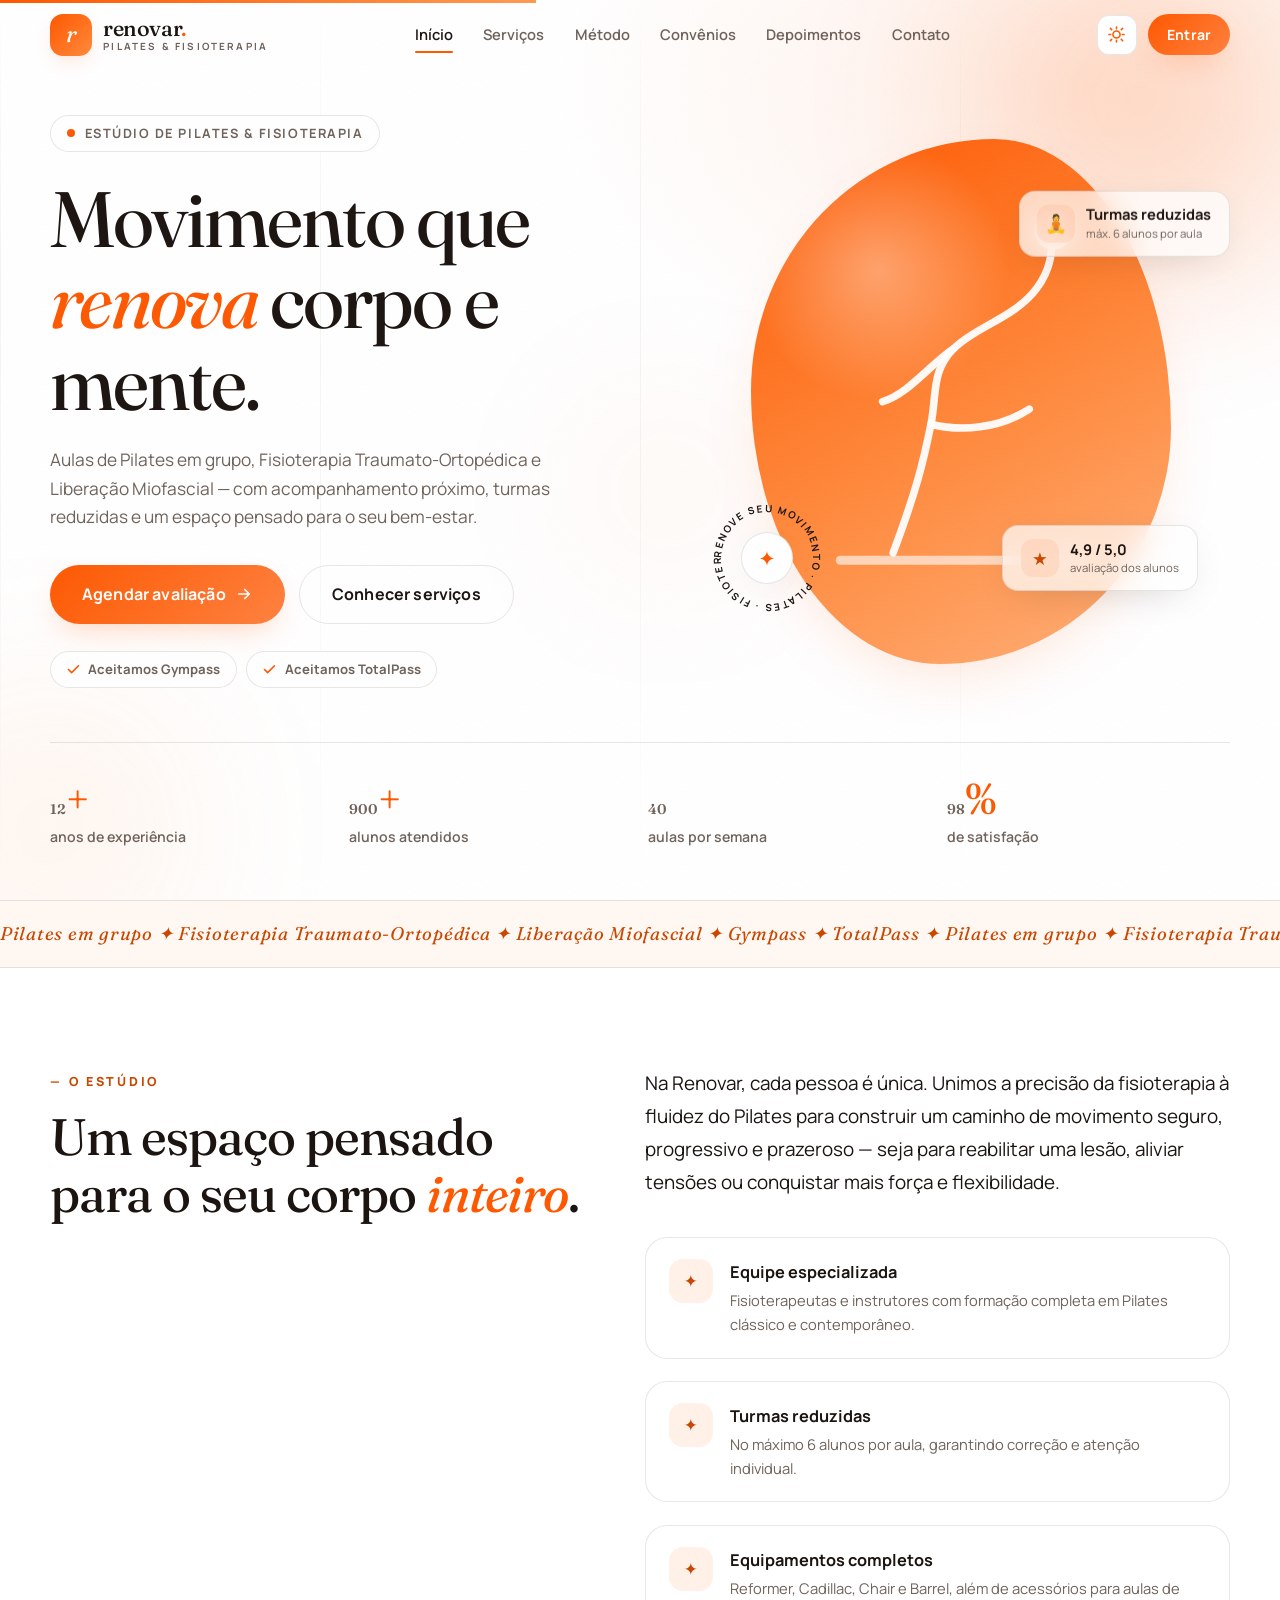
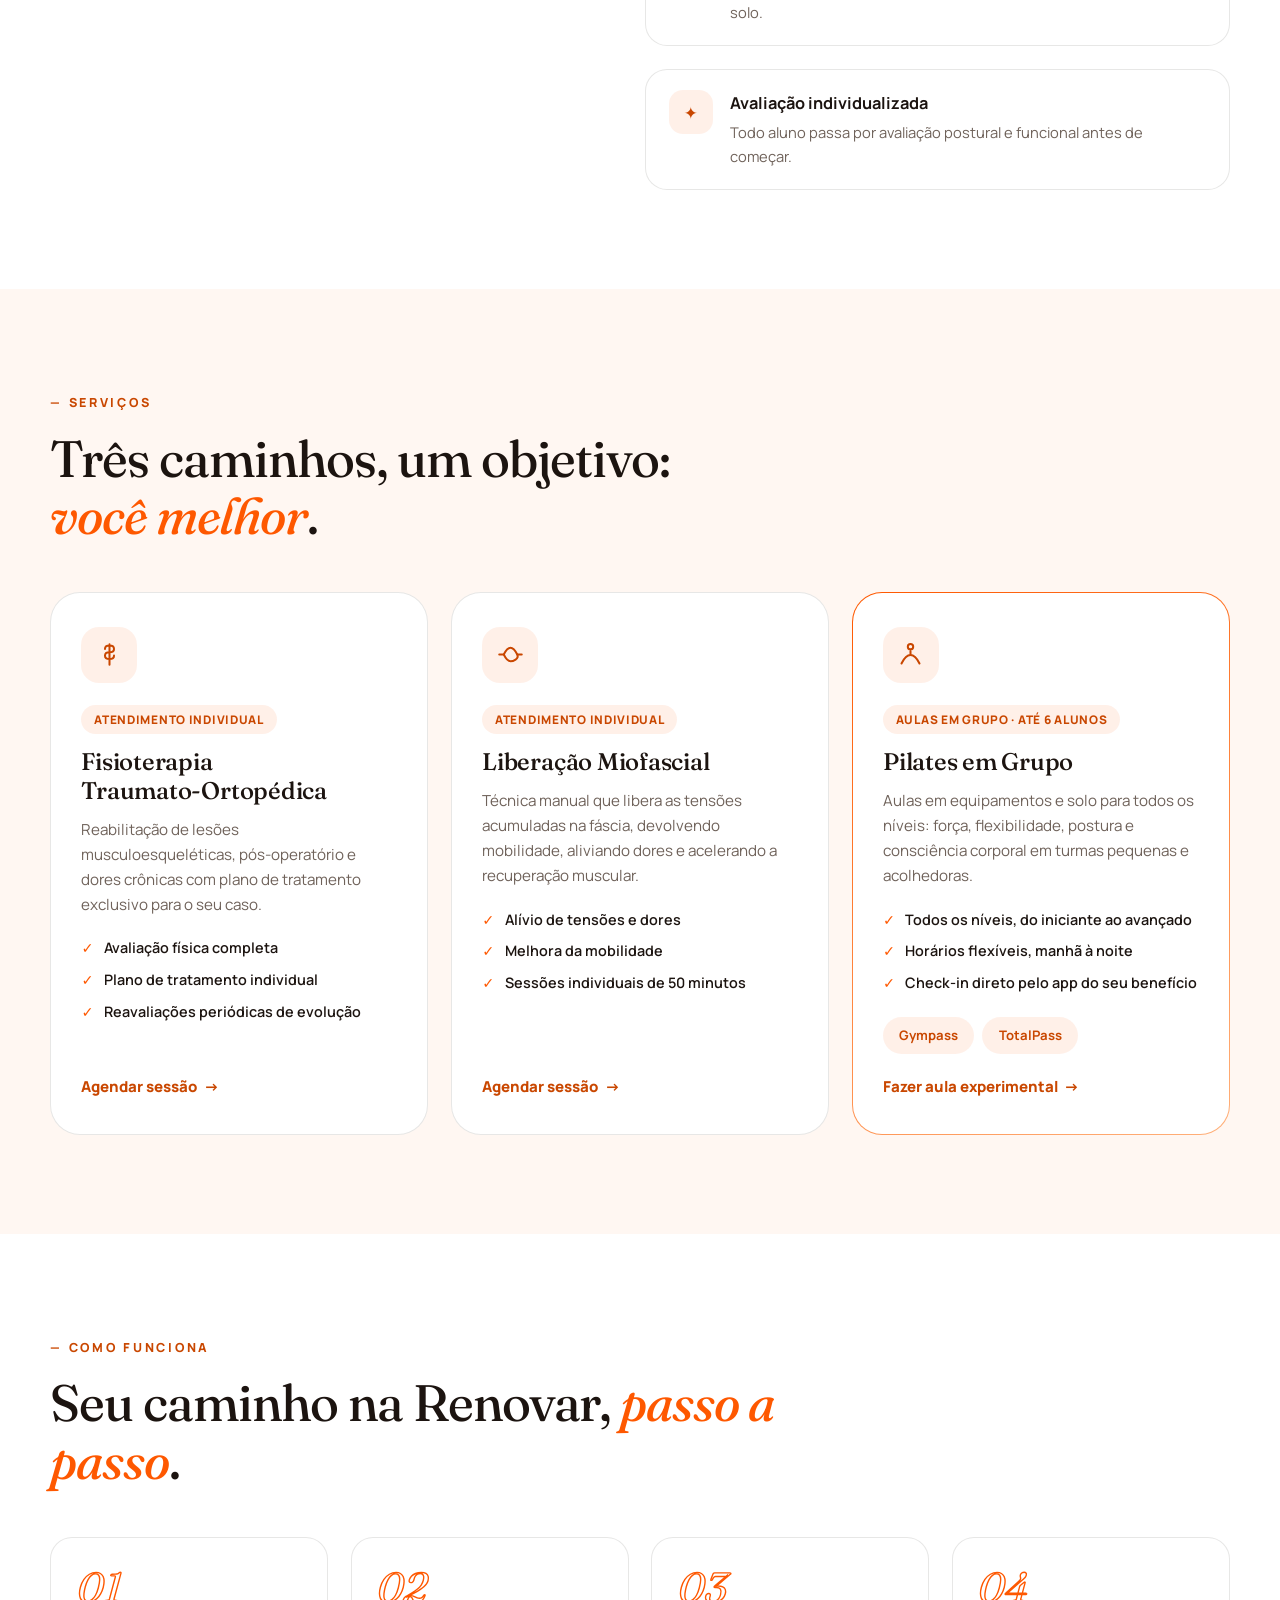
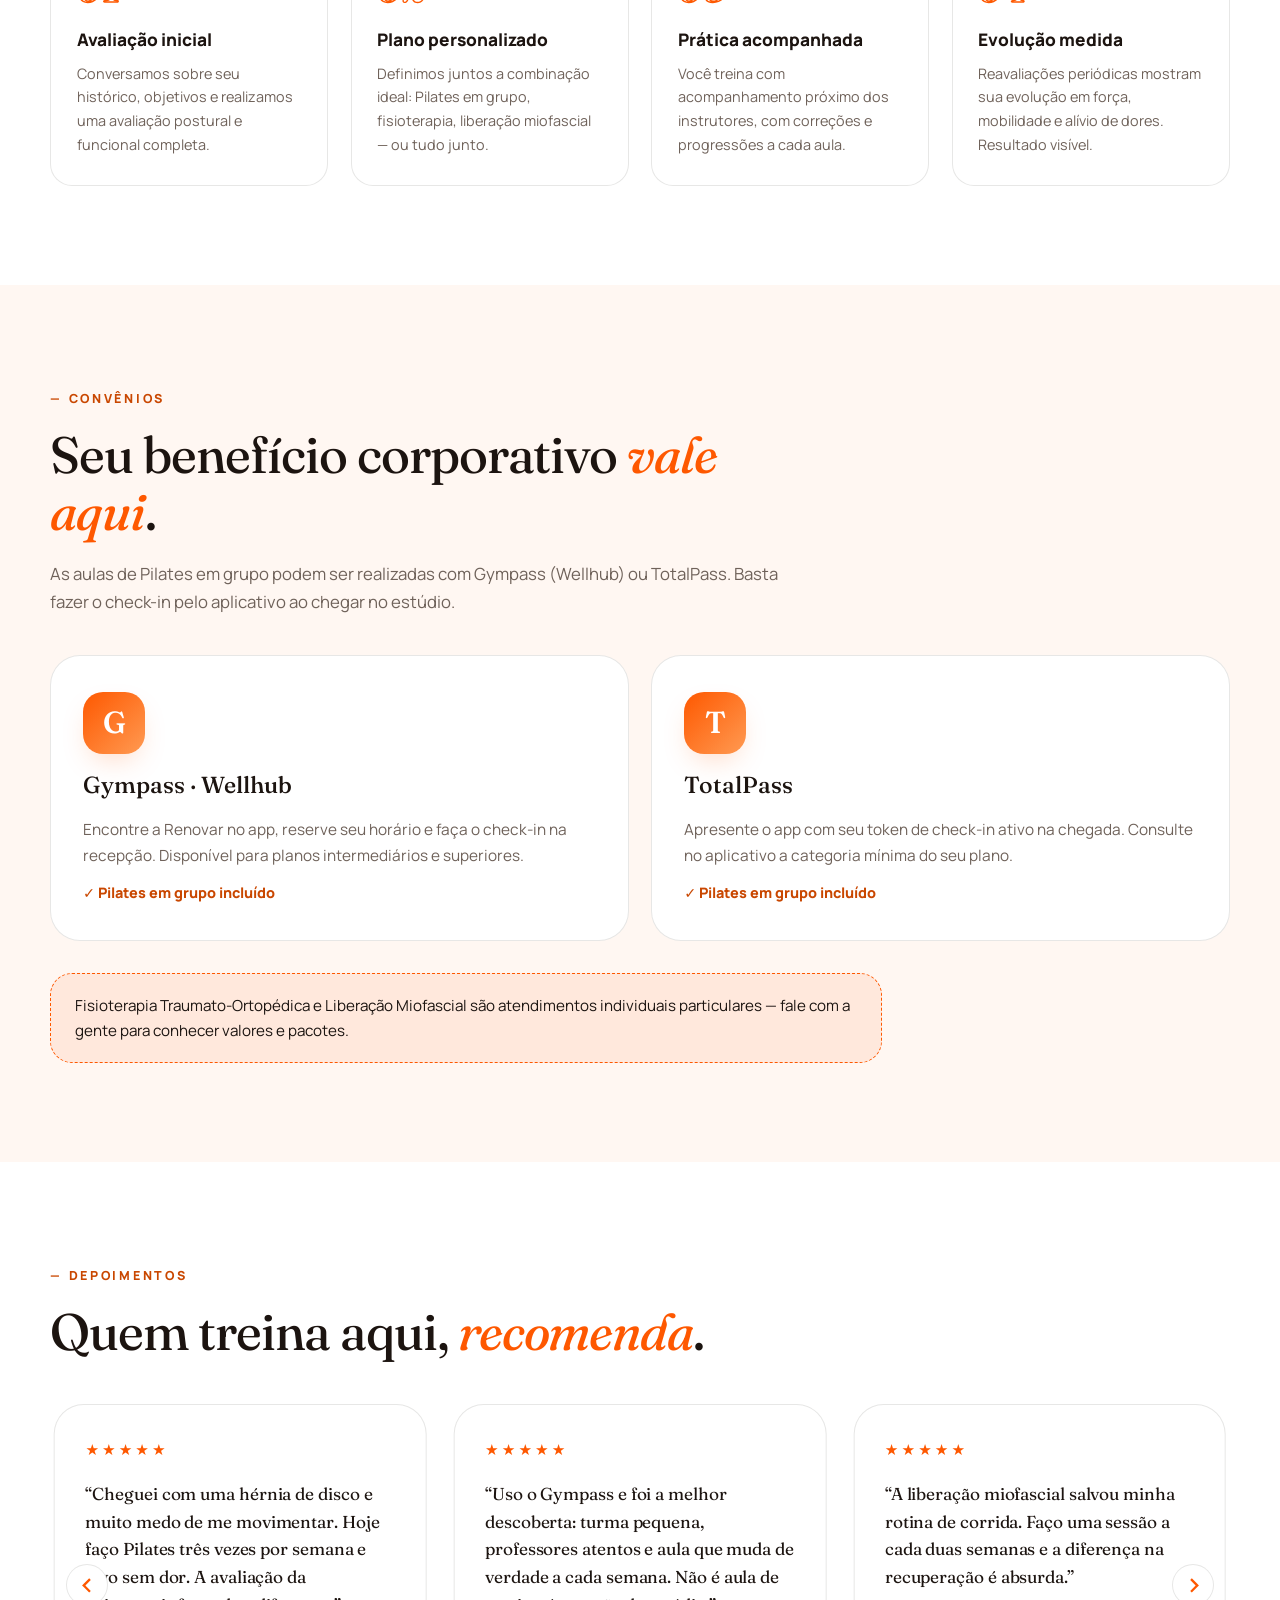
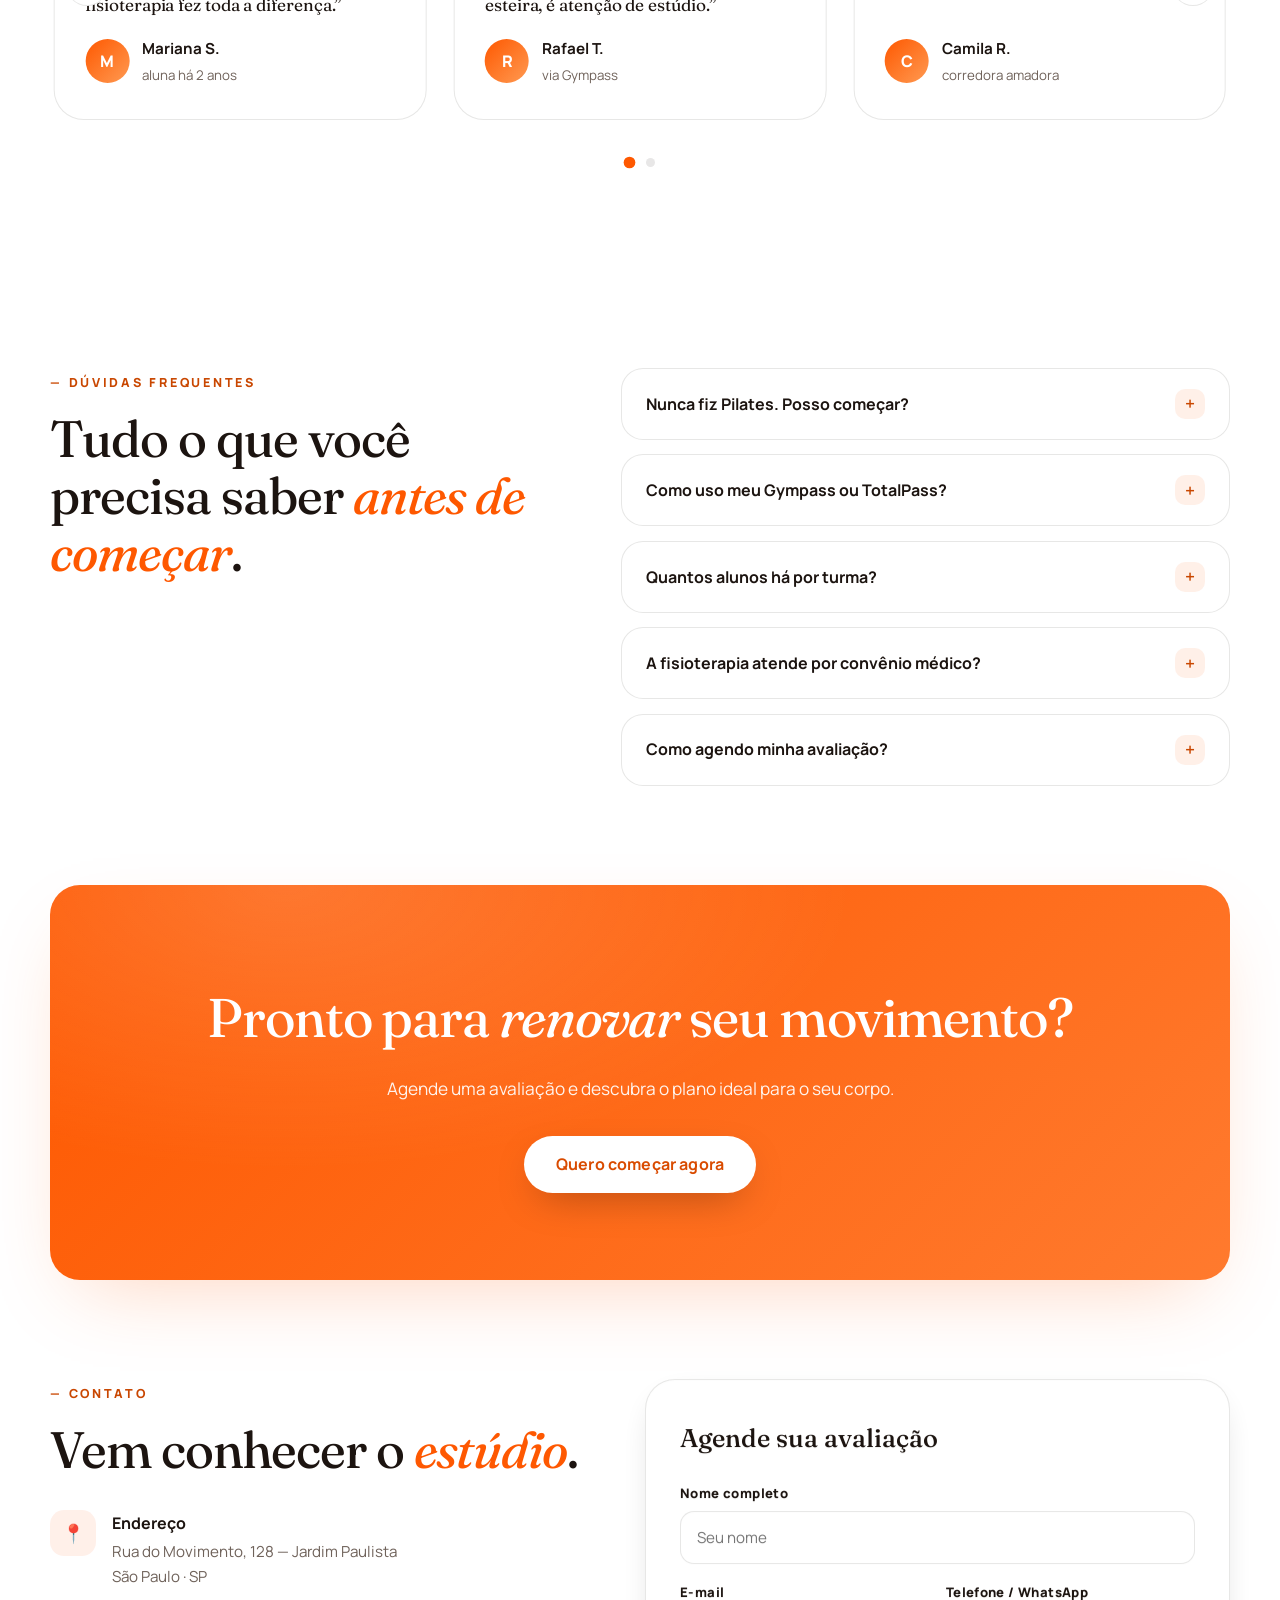
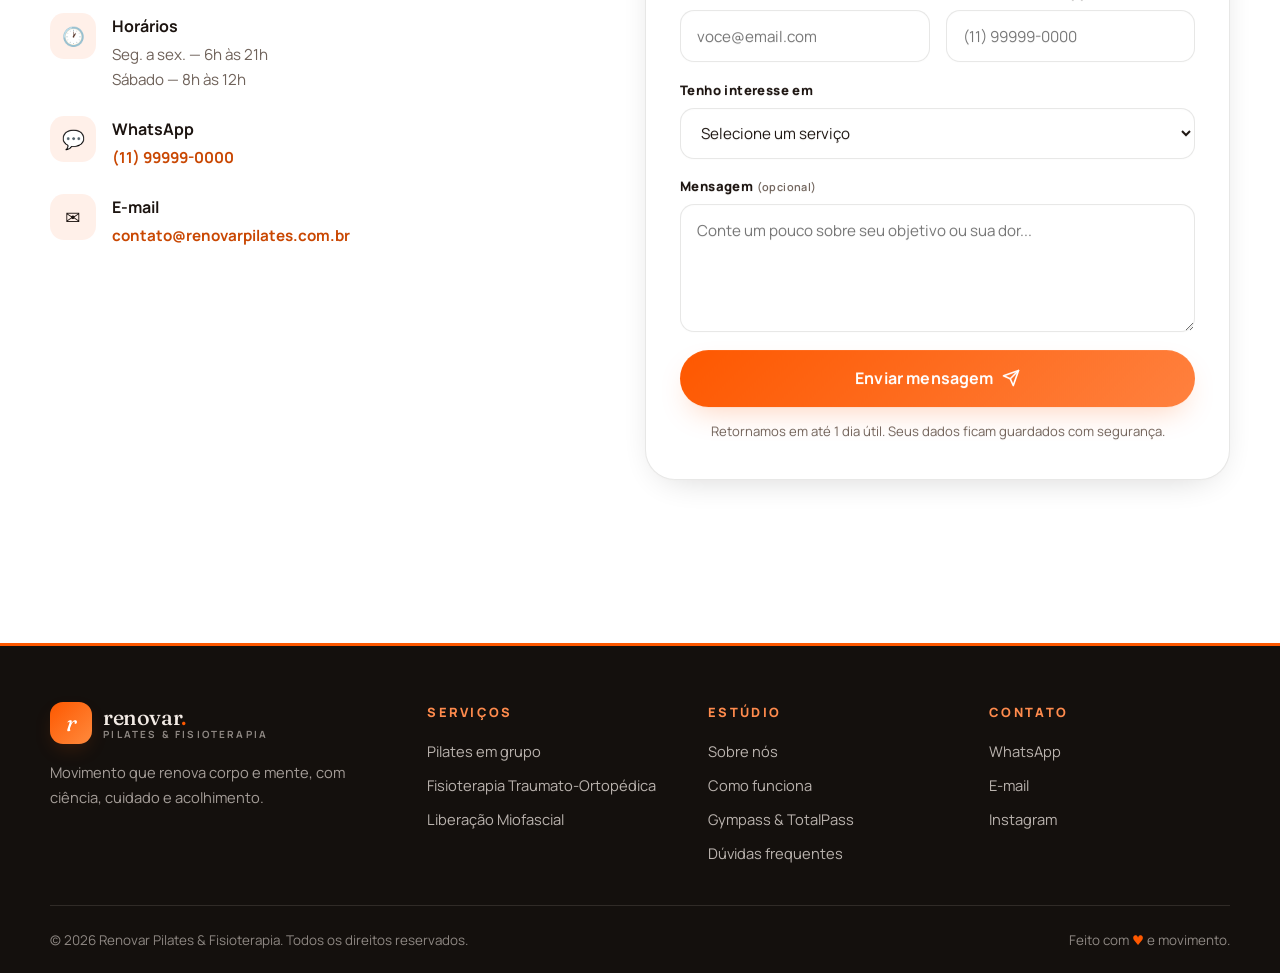
==== index.html @ 3edc1786 "Renovar Pilates & Fisioterapia: site institucional e sistema interno Site com login/registro (Supaba" ====
<!DOCTYPE html>
<html lang="pt-BR" data-theme="light">
<head>
  <meta charset="UTF-8" />
  <meta name="viewport" content="width=device-width, initial-scale=1.0" />
  <title>Renovar · Pilates & Fisioterapia — Estúdio de alto padrão</title>
  <meta name="description" content="Estúdio de Pilates e Fisioterapia: aulas de Pilates em grupo (Gympass e TotalPass), Fisioterapia Traumato-Ortopédica e Liberação Miofascial com atendimento individual." />
  <meta name="color-scheme" content="light dark" />
  <meta name="theme-color" content="#FE5800" />
  <meta property="og:title" content="Renovar · Pilates & Fisioterapia" />
  <meta property="og:description" content="Movimento que renova corpo e mente. Pilates em grupo, Fisioterapia Traumato-Ortopédica e Liberação Miofascial." />
  <meta property="og:type" content="website" />
  <link rel="icon" href="data:image/svg+xml,%3Csvg xmlns='http://www.w3.org/2000/svg' viewBox='0 0 64 64'%3E%3Crect width='64' height='64' rx='16' fill='%23FE5800'/%3E%3Ctext x='32' y='44' font-family='Georgia,serif' font-style='italic' font-size='36' fill='white' text-anchor='middle'%3Er%3C/text%3E%3C/svg%3E" />

  <!-- Aplica o tema salvo antes da primeira pintura (evita flash) -->
  <script>
    (function () {
      try {
        var t = localStorage.getItem('renovar-theme');
        if (t !== 'light' && t !== 'dark') {
          t = window.matchMedia('(prefers-color-scheme: dark)').matches ? 'dark' : 'light';
        }
        document.documentElement.setAttribute('data-theme', t);
      } catch (e) { /* localStorage indisponível: mantém o tema claro */ }
    })();
  </script>

  <!-- Fontes (Google Fonts — licença OFL) -->
  <link rel="preconnect" href="https://fonts.googleapis.com" />
  <link rel="preconnect" href="https://fonts.gstatic.com" crossorigin />
  <link href="https://fonts.googleapis.com/css2?family=Fraunces:ital,opsz,wght@0,9..144,300..700;1,9..144,300..700&family=Manrope:wght@400;500;600;700;800&display=swap" rel="stylesheet" />

  <!-- Splide (carrossel — licença MIT) -->
  <link rel="stylesheet" href="css/vendor/splide.min.css" />

  <link rel="stylesheet" href="css/style.css" />
</head>
<body>

  <!-- Preloader -->
  <div class="preloader" id="preloader" aria-hidden="true">
    <div class="preloader-logo">
      <span class="preloader-mark">r</span>
      <span class="preloader-word">renovar<i>.</i></span>
    </div>
  </div>

  <!-- Barra de progresso de leitura -->
  <div class="progress-bar" id="progress-bar" aria-hidden="true"></div>

  <!-- ============ HEADER ============ -->
  <header class="site-header" id="site-header">
    <div class="container header-inner">
      <a href="#inicio" class="logo" aria-label="Renovar — página inicial">
        <span class="logo-mark" aria-hidden="true">r</span>
        <span class="logo-text">
          <strong>renovar<i>.</i></strong>
          <small>pilates &amp; fisioterapia</small>
        </span>
      </a>

      <nav class="main-nav" id="main-nav" aria-label="Navegação principal">
        <a href="#inicio">Início</a>
        <a href="#servicos">Serviços</a>
        <a href="#metodo">Método</a>
        <a href="#convenios">Convênios</a>
        <a href="#depoimentos">Depoimentos</a>
        <a href="#contato">Contato</a>
      </nav>

      <div class="header-actions">
        <button class="theme-toggle" id="theme-toggle" aria-label="Alternar tema claro/escuro" title="Alternar tema">
          <svg class="icon-sun" viewBox="0 0 24 24" fill="none" stroke="currentColor" stroke-width="2" stroke-linecap="round"><circle cx="12" cy="12" r="4.5"/><path d="M12 2.5v2.2M12 19.3v2.2M4.3 4.3l1.6 1.6M18.1 18.1l1.6 1.6M2.5 12h2.2M19.3 12h2.2M4.3 19.7l1.6-1.6M18.1 5.9l1.6-1.6"/></svg>
          <svg class="icon-moon" viewBox="0 0 24 24" fill="none" stroke="currentColor" stroke-width="2" stroke-linecap="round" stroke-linejoin="round"><path d="M20.5 14.5A8.5 8.5 0 0 1 9.5 3.5a8.5 8.5 0 1 0 11 11Z"/></svg>
        </button>

        <button class="btn btn-primary btn-sm" id="btn-auth">Entrar</button>

        <div class="user-menu" id="user-menu" hidden>
          <button class="user-chip" id="user-chip" aria-haspopup="true" aria-expanded="false">
            <span class="avatar" id="user-avatar">A</span>
            <span class="user-chip-name" id="user-name">Aluno</span>
            <svg viewBox="0 0 24 24" width="14" height="14" fill="none" stroke="currentColor" stroke-width="2.4" stroke-linecap="round"><path d="m6 9 6 6 6-6"/></svg>
          </button>
          <div class="user-dropdown" id="user-dropdown" hidden>
            <p class="user-dropdown-email" id="user-email"></p>
            <hr />
            <a href="app.html" class="user-dropdown-item">
              <svg viewBox="0 0 24 24" width="16" height="16" fill="none" stroke="currentColor" stroke-width="2" stroke-linecap="round" stroke-linejoin="round"><path d="M3 10.5 12 3l9 7.5M5 9.5V21h14V9.5"/></svg>
              Minha área
            </a>
            <button id="btn-logout" class="user-dropdown-item">
              <svg viewBox="0 0 24 24" width="16" height="16" fill="none" stroke="currentColor" stroke-width="2" stroke-linecap="round" stroke-linejoin="round"><path d="M9 21H5a2 2 0 0 1-2-2V5a2 2 0 0 1 2-2h4"/><path d="m16 17 5-5-5-5M21 12H9"/></svg>
              Sair da conta
            </button>
          </div>
        </div>

        <button class="nav-toggle" id="nav-toggle" aria-label="Abrir menu" aria-expanded="false">
          <span></span><span></span>
        </button>
      </div>
    </div>
  </header>

  <!-- Menu mobile -->
  <div class="mobile-menu" id="mobile-menu" aria-hidden="true">
    <nav aria-label="Menu mobile">
      <a href="#inicio">Início</a>
      <a href="#servicos">Serviços</a>
      <a href="#metodo">Método</a>
      <a href="#convenios">Convênios</a>
      <a href="#depoimentos">Depoimentos</a>
      <a href="#contato">Contato</a>
    </nav>
    <button class="btn btn-primary btn-block" id="btn-auth-mobile">Entrar / Criar conta</button>
  </div>

  <main id="conteudo">

    <!-- ============ HERO ============ -->
    <section class="hero" id="inicio">
      <div class="orb orb-1" aria-hidden="true"></div>
      <div class="orb orb-2" aria-hidden="true"></div>
      <div class="orb orb-3" aria-hidden="true"></div>
      <div class="hero-grid-lines" aria-hidden="true"></div>

      <div class="container hero-inner">
        <div class="hero-copy">
          <p class="eyebrow" data-hero-fade>
            <span class="eyebrow-dot"></span>
            Estúdio de Pilates &amp; Fisioterapia
          </p>

          <h1 class="hero-title" id="hero-title">
            Movimento que <em>renova</em> corpo e mente.
          </h1>

          <p class="hero-sub" data-hero-fade>
            Aulas de Pilates em grupo, Fisioterapia Traumato-Ortopédica e Liberação
            Miofascial — com acompanhamento próximo, turmas reduzidas e um espaço
            pensado para o seu bem-estar.
          </p>

          <div class="hero-ctas" data-hero-fade>
            <a href="#contato" class="btn btn-primary btn-lg magnetic">
              Agendar avaliação
              <svg viewBox="0 0 24 24" width="18" height="18" fill="none" stroke="currentColor" stroke-width="2.2" stroke-linecap="round" stroke-linejoin="round"><path d="M5 12h14M13 6l6 6-6 6"/></svg>
            </a>
            <a href="#servicos" class="btn btn-ghost btn-lg magnetic">Conhecer serviços</a>
          </div>

          <div class="hero-badges" data-hero-fade>
            <span class="pass-pill">
              <svg viewBox="0 0 24 24" width="15" height="15" fill="none" stroke="currentColor" stroke-width="2.6" stroke-linecap="round" stroke-linejoin="round"><path d="M20 6 9 17l-5-5"/></svg>
              Aceitamos Gympass
            </span>
            <span class="pass-pill">
              <svg viewBox="0 0 24 24" width="15" height="15" fill="none" stroke="currentColor" stroke-width="2.6" stroke-linecap="round" stroke-linejoin="round"><path d="M20 6 9 17l-5-5"/></svg>
              Aceitamos TotalPass
            </span>
          </div>
        </div>

        <div class="hero-visual" aria-hidden="true">
          <div class="hero-blob">
            <svg class="hero-figure" viewBox="0 0 400 520" fill="none" xmlns="http://www.w3.org/2000/svg">
              <!-- silhueta abstrata de alongamento/pilates -->
              <path class="figure-line" d="M110 460 C 140 380, 150 340, 160 290 C 168 250, 160 220, 190 190 C 220 160, 270 150, 300 110 C 318 86, 322 60, 318 40" stroke="currentColor" stroke-width="10" stroke-linecap="round"/>
              <circle class="figure-line" cx="322" cy="34" r="20" stroke="currentColor" stroke-width="10"/>
              <path class="figure-line" d="M160 290 C 200 300, 250 296, 290 270 M190 190 C 160 210, 130 250, 96 260" stroke="currentColor" stroke-width="10" stroke-linecap="round"/>
              <path class="figure-line figure-mat" d="M40 470 H 360" stroke="currentColor" stroke-width="12" stroke-linecap="round"/>
            </svg>
          </div>

          <div class="rotating-badge">
            <svg viewBox="0 0 200 200">
              <defs>
                <path id="circlePath" d="M100,100 m-72,0 a72,72 0 1,1 144,0 a72,72 0 1,1 -144,0"/>
              </defs>
              <text>
                <textPath href="#circlePath">renove seu movimento · pilates · fisioterapia ·&#160;</textPath>
              </text>
            </svg>
            <span class="rotating-badge-center">✦</span>
          </div>

          <div class="float-card float-card-1">
            <span class="float-card-icon">🧘</span>
            <div>
              <strong>Turmas reduzidas</strong>
              <small>máx. 6 alunos por aula</small>
            </div>
          </div>
          <div class="float-card float-card-2">
            <span class="float-card-icon">★</span>
            <div>
              <strong>4,9 / 5,0</strong>
              <small>avaliação dos alunos</small>
            </div>
          </div>
        </div>
      </div>

      <div class="container hero-stats" data-hero-fade>
        <div class="stat"><strong><span data-count="12">0</span>+</strong><span>anos de experiência</span></div>
        <div class="stat"><strong><span data-count="900">0</span>+</strong><span>alunos atendidos</span></div>
        <div class="stat"><strong><span data-count="40">0</span></strong><span>aulas por semana</span></div>
        <div class="stat"><strong><span data-count="98">0</span>%</strong><span>de satisfação</span></div>
      </div>
    </section>

    <!-- ============ MARQUEE ============ -->
    <div class="marquee" aria-hidden="true">
      <div class="marquee-track">
        <span>Pilates em grupo ✦ Fisioterapia Traumato-Ortopédica ✦ Liberação Miofascial ✦ Gympass ✦ TotalPass ✦&#160;</span>
        <span>Pilates em grupo ✦ Fisioterapia Traumato-Ortopédica ✦ Liberação Miofascial ✦ Gympass ✦ TotalPass ✦&#160;</span>
      </div>
    </div>

    <!-- ============ SOBRE ============ -->
    <section class="section about" id="sobre">
      <div class="container about-grid">
        <div class="about-sticky">
          <p class="section-eyebrow" data-reveal>O estúdio</p>
          <h2 class="section-title" data-reveal>
            Um espaço pensado para o seu corpo <em>inteiro</em>.
          </h2>
        </div>
        <div class="about-content">
          <p class="lead" data-reveal>
            Na Renovar, cada pessoa é única. Unimos a precisão da fisioterapia à
            fluidez do Pilates para construir um caminho de movimento seguro,
            progressivo e prazeroso — seja para reabilitar uma lesão, aliviar
            tensões ou conquistar mais força e flexibilidade.
          </p>
          <ul class="feature-list">
            <li data-reveal>
              <span class="feature-icon">✦</span>
              <div><strong>Equipe especializada</strong><p>Fisioterapeutas e instrutores com formação completa em Pilates clássico e contemporâneo.</p></div>
            </li>
            <li data-reveal>
              <span class="feature-icon">✦</span>
              <div><strong>Turmas reduzidas</strong><p>No máximo 6 alunos por aula, garantindo correção e atenção individual.</p></div>
            </li>
            <li data-reveal>
              <span class="feature-icon">✦</span>
              <div><strong>Equipamentos completos</strong><p>Reformer, Cadillac, Chair e Barrel, além de acessórios para aulas de solo.</p></div>
            </li>
            <li data-reveal>
              <span class="feature-icon">✦</span>
              <div><strong>Avaliação individualizada</strong><p>Todo aluno passa por avaliação postural e funcional antes de começar.</p></div>
            </li>
          </ul>
        </div>
      </div>
    </section>

    <!-- ============ SERVIÇOS ============ -->
    <section class="section services" id="servicos">
      <div class="container">
        <p class="section-eyebrow" data-reveal>Serviços</p>
        <h2 class="section-title" data-reveal>Três caminhos, um objetivo: <em>você melhor</em>.</h2>

        <div class="services-grid">
          <!-- Fisioterapia -->
          <article class="service-card" data-reveal>
            <div class="service-icon" aria-hidden="true">
              <svg viewBox="0 0 24 24" fill="none" stroke="currentColor" stroke-width="1.8" stroke-linecap="round" stroke-linejoin="round"><path d="M12 3v18M8 7c0-2 1.8-3 4-3s4 1 4 3-1.8 3-4 3-4 1-4 3 1.8 3 4 3 4-1 4-3"/></svg>
            </div>
            <span class="service-tag">Atendimento individual</span>
            <h3>Fisioterapia Traumato&#8209;Ortopédica</h3>
            <p>
              Reabilitação de lesões musculoesqueléticas, pós-operatório e dores
              crônicas com plano de tratamento exclusivo para o seu caso.
            </p>
            <ul>
              <li>Avaliação física completa</li>
              <li>Plano de tratamento individual</li>
              <li>Reavaliações periódicas de evolução</li>
            </ul>
            <a href="#contato" class="service-link">Agendar sessão <span aria-hidden="true">→</span></a>
          </article>

          <!-- Liberação Miofascial -->
          <article class="service-card" data-reveal>
            <div class="service-icon" aria-hidden="true">
              <svg viewBox="0 0 24 24" fill="none" stroke="currentColor" stroke-width="1.8" stroke-linecap="round" stroke-linejoin="round"><path d="M6 12c2-4 4-6 6-6s4 2 6 6-4 6-6 6-4-2-6-6Z"/><path d="M2 12h4M18 12h4"/></svg>
            </div>
            <span class="service-tag">Atendimento individual</span>
            <h3>Liberação Miofascial</h3>
            <p>
              Técnica manual que libera as tensões acumuladas na fáscia, devolvendo
              mobilidade, aliviando dores e acelerando a recuperação muscular.
            </p>
            <ul>
              <li>Alívio de tensões e dores</li>
              <li>Melhora da mobilidade</li>
              <li>Sessões individuais de 50 minutos</li>
            </ul>
            <a href="#contato" class="service-link">Agendar sessão <span aria-hidden="true">→</span></a>
          </article>

          <!-- Pilates -->
          <article class="service-card service-card-featured" data-reveal>
            <div class="service-icon" aria-hidden="true">
              <svg viewBox="0 0 24 24" fill="none" stroke="currentColor" stroke-width="1.8" stroke-linecap="round" stroke-linejoin="round"><circle cx="12" cy="5" r="2.4"/><path d="M4 20c2.5-5 5-7.5 8-7.5s5.5 2.5 8 7.5M12 12.5V9"/></svg>
            </div>
            <span class="service-tag">Aulas em grupo · até 6 alunos</span>
            <h3>Pilates em Grupo</h3>
            <p>
              Aulas em equipamentos e solo para todos os níveis: força, flexibilidade,
              postura e consciência corporal em turmas pequenas e acolhedoras.
            </p>
            <ul>
              <li>Todos os níveis, do iniciante ao avançado</li>
              <li>Horários flexíveis, manhã à noite</li>
              <li>Check-in direto pelo app do seu benefício</li>
            </ul>
            <div class="service-passes">
              <span class="pass-pill pass-pill-solid">Gympass</span>
              <span class="pass-pill pass-pill-solid">TotalPass</span>
            </div>
            <a href="#contato" class="service-link">Fazer aula experimental <span aria-hidden="true">→</span></a>
          </article>
        </div>
      </div>
    </section>

    <!-- ============ MÉTODO ============ -->
    <section class="section method" id="metodo">
      <div class="container">
        <p class="section-eyebrow" data-reveal>Como funciona</p>
        <h2 class="section-title" data-reveal>Seu caminho na Renovar, <em>passo a passo</em>.</h2>

        <ol class="steps">
          <li class="step" data-reveal>
            <span class="step-number">01</span>
            <h3>Avaliação inicial</h3>
            <p>Conversamos sobre seu histórico, objetivos e realizamos uma avaliação postural e funcional completa.</p>
          </li>
          <li class="step" data-reveal>
            <span class="step-number">02</span>
            <h3>Plano personalizado</h3>
            <p>Definimos juntos a combinação ideal: Pilates em grupo, fisioterapia, liberação miofascial — ou tudo junto.</p>
          </li>
          <li class="step" data-reveal>
            <span class="step-number">03</span>
            <h3>Prática acompanhada</h3>
            <p>Você treina com acompanhamento próximo dos instrutores, com correções e progressões a cada aula.</p>
          </li>
          <li class="step" data-reveal>
            <span class="step-number">04</span>
            <h3>Evolução medida</h3>
            <p>Reavaliações periódicas mostram sua evolução em força, mobilidade e alívio de dores. Resultado visível.</p>
          </li>
        </ol>
      </div>
    </section>

    <!-- ============ CONVÊNIOS ============ -->
    <section class="section passes" id="convenios">
      <div class="container">
        <p class="section-eyebrow" data-reveal>Convênios</p>
        <h2 class="section-title" data-reveal>Seu benefício corporativo <em>vale aqui</em>.</h2>
        <p class="section-sub" data-reveal>
          As aulas de Pilates em grupo podem ser realizadas com Gympass (Wellhub) ou
          TotalPass. Basta fazer o check-in pelo aplicativo ao chegar no estúdio.
        </p>

        <div class="passes-grid">
          <div class="pass-card" data-reveal>
            <div class="pass-logo">G</div>
            <h3>Gympass · Wellhub</h3>
            <p>Encontre a Renovar no app, reserve seu horário e faça o check-in na recepção. Disponível para planos intermediários e superiores.</p>
            <span class="pass-check">✓ Pilates em grupo incluído</span>
          </div>
          <div class="pass-card" data-reveal>
            <div class="pass-logo">T</div>
            <h3>TotalPass</h3>
            <p>Apresente o app com seu token de check-in ativo na chegada. Consulte no aplicativo a categoria mínima do seu plano.</p>
            <span class="pass-check">✓ Pilates em grupo incluído</span>
          </div>
        </div>

        <p class="passes-note" data-reveal>
          Fisioterapia Traumato-Ortopédica e Liberação Miofascial são atendimentos
          individuais particulares — fale com a gente para conhecer valores e pacotes.
        </p>
      </div>
    </section>

    <!-- ============ DEPOIMENTOS ============ -->
    <section class="section testimonials" id="depoimentos">
      <div class="container">
        <p class="section-eyebrow" data-reveal>Depoimentos</p>
        <h2 class="section-title" data-reveal>Quem treina aqui, <em>recomenda</em>.</h2>
      </div>

      <div class="container" data-reveal>
        <div class="splide" id="testimonials-slider" aria-label="Depoimentos de alunos">
          <div class="splide__track">
            <ul class="splide__list">
              <li class="splide__slide">
                <figure class="testimonial">
                  <div class="testimonial-stars" aria-label="5 de 5 estrelas">★★★★★</div>
                  <blockquote>“Cheguei com uma hérnia de disco e muito medo de me movimentar. Hoje faço Pilates três vezes por semana e vivo sem dor. A avaliação da fisioterapia fez toda a diferença.”</blockquote>
                  <figcaption><span class="testimonial-avatar">M</span><div><strong>Mariana S.</strong><small>aluna há 2 anos</small></div></figcaption>
                </figure>
              </li>
              <li class="splide__slide">
                <figure class="testimonial">
                  <div class="testimonial-stars" aria-label="5 de 5 estrelas">★★★★★</div>
                  <blockquote>“Uso o Gympass e foi a melhor descoberta: turma pequena, professores atentos e aula que muda de verdade a cada semana. Não é aula de esteira, é atenção de estúdio.”</blockquote>
                  <figcaption><span class="testimonial-avatar">R</span><div><strong>Rafael T.</strong><small>via Gympass</small></div></figcaption>
                </figure>
              </li>
              <li class="splide__slide">
                <figure class="testimonial">
                  <div class="testimonial-stars" aria-label="5 de 5 estrelas">★★★★★</div>
                  <blockquote>“A liberação miofascial salvou minha rotina de corrida. Faço uma sessão a cada duas semanas e a diferença na recuperação é absurda.”</blockquote>
                  <figcaption><span class="testimonial-avatar">C</span><div><strong>Camila R.</strong><small>corredora amadora</small></div></figcaption>
                </figure>
              </li>
              <li class="splide__slide">
                <figure class="testimonial">
                  <div class="testimonial-stars" aria-label="5 de 5 estrelas">★★★★★</div>
                  <blockquote>“Pós-operatório de joelho tratado inteiro aqui. Saí das muletas para o Reformer com uma segurança que eu não imaginava ter de novo.”</blockquote>
                  <figcaption><span class="testimonial-avatar">J</span><div><strong>João P.</strong><small>paciente de fisioterapia</small></div></figcaption>
                </figure>
              </li>
              <li class="splide__slide">
                <figure class="testimonial">
                  <div class="testimonial-stars" aria-label="5 de 5 estrelas">★★★★★</div>
                  <blockquote>“Entro pelo TotalPass e sou tratada como aluna da casa. Ambiente lindo, cheiroso e organizado — dá vontade de chegar mais cedo para a aula.”</blockquote>
                  <figcaption><span class="testimonial-avatar">F</span><div><strong>Fernanda L.</strong><small>via TotalPass</small></div></figcaption>
                </figure>
              </li>
            </ul>
          </div>
        </div>
      </div>
    </section>

    <!-- ============ FAQ ============ -->
    <section class="section faq" id="faq">
      <div class="container faq-grid">
        <div>
          <p class="section-eyebrow" data-reveal>Dúvidas frequentes</p>
          <h2 class="section-title" data-reveal>Tudo o que você precisa saber <em>antes de começar</em>.</h2>
        </div>
        <div class="faq-list">
          <details class="faq-item" data-reveal>
            <summary>Nunca fiz Pilates. Posso começar?<span class="faq-icon" aria-hidden="true">+</span></summary>
            <p>Sim! Todo aluno novo passa por uma avaliação e as turmas acomodam diferentes níveis. Os exercícios são adaptados individualmente, mesmo na aula em grupo.</p>
          </details>
          <details class="faq-item" data-reveal>
            <summary>Como uso meu Gympass ou TotalPass?<span class="faq-icon" aria-hidden="true">+</span></summary>
            <p>Encontre "Renovar Pilates" no app do seu benefício, reserve o horário da aula em grupo e faça o check-in pelo aplicativo ao chegar. Simples assim.</p>
          </details>
          <details class="faq-item" data-reveal>
            <summary>Quantos alunos há por turma?<span class="faq-icon" aria-hidden="true">+</span></summary>
            <p>No máximo 6 alunos por aula. Assim garantimos correção postural e atenção individual, mesmo no formato em grupo.</p>
          </details>
          <details class="faq-item" data-reveal>
            <summary>A fisioterapia atende por convênio médico?<span class="faq-icon" aria-hidden="true">+</span></summary>
            <p>Os atendimentos de Fisioterapia Traumato-Ortopédica e Liberação Miofascial são particulares. Emitimos recibo para reembolso junto ao seu plano de saúde.</p>
          </details>
          <details class="faq-item" data-reveal>
            <summary>Como agendo minha avaliação?<span class="faq-icon" aria-hidden="true">+</span></summary>
            <p>Preencha o formulário de contato aqui do site ou chame a gente no WhatsApp. Retornamos em até um dia útil com os horários disponíveis.</p>
          </details>
        </div>
      </div>
    </section>

    <!-- ============ CTA ============ -->
    <section class="cta-banner" data-reveal>
      <div class="container cta-inner">
        <h2>Pronto para <em>renovar</em> seu movimento?</h2>
        <p>Agende uma avaliação e descubra o plano ideal para o seu corpo.</p>
        <a href="#contato" class="btn btn-light btn-lg magnetic">Quero começar agora</a>
      </div>
    </section>

    <!-- ============ CONTATO ============ -->
    <section class="section contact" id="contato">
      <div class="container contact-grid">
        <div class="contact-info">
          <p class="section-eyebrow" data-reveal>Contato</p>
          <h2 class="section-title" data-reveal>Vem conhecer o <em>estúdio</em>.</h2>

          <ul class="contact-list">
            <li data-reveal>
              <span class="contact-icon">📍</span>
              <div><strong>Endereço</strong><p>Rua do Movimento, 128 — Jardim Paulista<br/>São Paulo · SP</p></div>
            </li>
            <li data-reveal>
              <span class="contact-icon">🕐</span>
              <div><strong>Horários</strong><p>Seg. a sex. — 6h às 21h<br/>Sábado — 8h às 12h</p></div>
            </li>
            <li data-reveal>
              <span class="contact-icon">💬</span>
              <div><strong>WhatsApp</strong><p><a href="https://wa.me/5511999990000" target="_blank" rel="noopener">(11) 99999-0000</a></p></div>
            </li>
            <li data-reveal>
              <span class="contact-icon">✉️</span>
              <div><strong>E-mail</strong><p><a href="mailto:contato@renovarpilates.com.br">contato@renovarpilates.com.br</a></p></div>
            </li>
          </ul>
        </div>

        <form class="contact-form" id="form-contact" data-reveal novalidate>
          <h3>Agende sua avaliação</h3>
          <div class="field">
            <label for="contact-name">Nome completo</label>
            <input type="text" id="contact-name" name="name" placeholder="Seu nome" required autocomplete="name" />
          </div>
          <div class="field-row">
            <div class="field">
              <label for="contact-email">E-mail</label>
              <input type="email" id="contact-email" name="email" placeholder="voce@email.com" required autocomplete="email" />
            </div>
            <div class="field">
              <label for="contact-phone">Telefone / WhatsApp</label>
              <input type="tel" id="contact-phone" name="phone" placeholder="(11) 99999-0000" autocomplete="tel" />
            </div>
          </div>
          <div class="field">
            <label for="contact-interest">Tenho interesse em</label>
            <select id="contact-interest" name="interest" required>
              <option value="" disabled selected>Selecione um serviço</option>
              <option value="pilates">Pilates em grupo</option>
              <option value="pilates-gympass">Pilates em grupo — via Gympass</option>
              <option value="pilates-totalpass">Pilates em grupo — via TotalPass</option>
              <option value="fisioterapia">Fisioterapia Traumato-Ortopédica</option>
              <option value="miofascial">Liberação Miofascial</option>
            </select>
          </div>
          <div class="field">
            <label for="contact-message">Mensagem <small>(opcional)</small></label>
            <textarea id="contact-message" name="message" rows="4" placeholder="Conte um pouco sobre seu objetivo ou sua dor..."></textarea>
          </div>
          <button type="submit" class="btn btn-primary btn-lg btn-block">
            Enviar mensagem
            <svg viewBox="0 0 24 24" width="18" height="18" fill="none" stroke="currentColor" stroke-width="2.2" stroke-linecap="round" stroke-linejoin="round"><path d="m22 2-7 20-4-9-9-4Z"/><path d="M22 2 11 13"/></svg>
          </button>
          <p class="form-hint">Retornamos em até 1 dia útil. Seus dados ficam guardados com segurança.</p>
        </form>
      </div>
    </section>
  </main>

  <!-- ============ FOOTER ============ -->
  <footer class="site-footer">
    <div class="container footer-grid">
      <div class="footer-brand">
        <a href="#inicio" class="logo">
          <span class="logo-mark" aria-hidden="true">r</span>
          <span class="logo-text"><strong>renovar<i>.</i></strong><small>pilates &amp; fisioterapia</small></span>
        </a>
        <p>Movimento que renova corpo e mente, com ciência, cuidado e acolhimento.</p>
      </div>
      <div class="footer-col">
        <h4>Serviços</h4>
        <a href="#servicos">Pilates em grupo</a>
        <a href="#servicos">Fisioterapia Traumato-Ortopédica</a>
        <a href="#servicos">Liberação Miofascial</a>
      </div>
      <div class="footer-col">
        <h4>Estúdio</h4>
        <a href="#sobre">Sobre nós</a>
        <a href="#metodo">Como funciona</a>
        <a href="#convenios">Gympass &amp; TotalPass</a>
        <a href="#faq">Dúvidas frequentes</a>
      </div>
      <div class="footer-col">
        <h4>Contato</h4>
        <a href="https://wa.me/5511999990000" target="_blank" rel="noopener">WhatsApp</a>
        <a href="mailto:contato@renovarpilates.com.br">E-mail</a>
        <a href="https://instagram.com" target="_blank" rel="noopener">Instagram</a>
      </div>
    </div>
    <div class="container footer-bottom">
      <p>© <span id="year">2026</span> Renovar Pilates &amp; Fisioterapia. Todos os direitos reservados.</p>
      <p class="footer-love">Feito com <span aria-hidden="true">♥</span> e movimento.</p>
    </div>
  </footer>

  <!-- ============ MODAL DE AUTENTICAÇÃO ============ -->
  <div class="modal" id="auth-modal" aria-hidden="true">
    <div class="modal-backdrop" data-close-modal></div>
    <div class="modal-card" role="dialog" aria-modal="true" aria-labelledby="auth-title">
      <button class="modal-close" data-close-modal aria-label="Fechar">
        <svg viewBox="0 0 24 24" width="20" height="20" fill="none" stroke="currentColor" stroke-width="2.2" stroke-linecap="round"><path d="M18 6 6 18M6 6l12 12"/></svg>
      </button>

      <div class="modal-head">
        <h3 id="auth-title">Área do aluno</h3>
        <p id="auth-subtitle">Acesse sua conta ou crie um cadastro gratuito.</p>
      </div>

      <div class="auth-tabs" role="tablist" id="auth-tabs">
        <button role="tab" id="tab-login" aria-selected="true" aria-controls="form-login">Entrar</button>
        <button role="tab" id="tab-register" aria-selected="false" aria-controls="form-register">Criar conta</button>
        <span class="tab-pill" aria-hidden="true"></span>
      </div>

      <!-- LOGIN -->
      <form class="auth-form" id="form-login" novalidate>
        <div class="field">
          <label for="login-email">E-mail</label>
          <input type="email" id="login-email" placeholder="voce@email.com" required autocomplete="email" />
        </div>
        <div class="field">
          <label for="login-password">Senha</label>
          <div class="password-wrap">
            <input type="password" id="login-password" placeholder="Sua senha" required autocomplete="current-password" minlength="8" />
            <button type="button" class="toggle-password" aria-label="Mostrar senha" tabindex="-1">
              <svg class="eye-open" viewBox="0 0 24 24" width="18" height="18" fill="none" stroke="currentColor" stroke-width="2" stroke-linecap="round" stroke-linejoin="round"><path d="M2 12s3.5-7 10-7 10 7 10 7-3.5 7-10 7-10-7-10-7Z"/><circle cx="12" cy="12" r="3"/></svg>
              <svg class="eye-closed" viewBox="0 0 24 24" width="18" height="18" fill="none" stroke="currentColor" stroke-width="2" stroke-linecap="round" stroke-linejoin="round"><path d="M17.94 17.94A10.07 10.07 0 0 1 12 20c-7 0-11-8-11-8a18.45 18.45 0 0 1 5.06-5.94M9.9 4.24A9.12 9.12 0 0 1 12 4c7 0 11 8 11 8a18.5 18.5 0 0 1-2.16 3.19m-6.72-1.07a3 3 0 1 1-4.24-4.24"/><path d="m1 1 22 22"/></svg>
            </button>
          </div>
        </div>
        <button type="button" class="link-forgot" id="link-forgot">Esqueci minha senha</button>
        <button type="submit" class="btn btn-primary btn-block btn-lg">Entrar</button>
      </form>

      <!-- REGISTRO -->
      <form class="auth-form" id="form-register" hidden novalidate>
        <div class="field">
          <label for="reg-name">Nome completo</label>
          <input type="text" id="reg-name" placeholder="Seu nome" required autocomplete="name" />
        </div>
        <div class="field">
          <label for="reg-email">E-mail</label>
          <input type="email" id="reg-email" placeholder="voce@email.com" required autocomplete="email" />
        </div>
        <div class="field-row">
          <div class="field">
            <label for="reg-phone">Telefone <small>(opcional)</small></label>
            <input type="tel" id="reg-phone" placeholder="(11) 99999-0000" autocomplete="tel" />
          </div>
          <div class="field">
            <label for="reg-plan">Como pretende treinar?</label>
            <select id="reg-plan" required>
              <option value="particular" selected>Particular</option>
              <option value="gympass">Gympass (Wellhub)</option>
              <option value="totalpass">TotalPass</option>
            </select>
          </div>
        </div>
        <div class="field">
          <label for="reg-password">Senha</label>
          <div class="password-wrap">
            <input type="password" id="reg-password" placeholder="Mínimo 8 caracteres" required autocomplete="new-password" minlength="8" />
            <button type="button" class="toggle-password" aria-label="Mostrar senha" tabindex="-1">
              <svg class="eye-open" viewBox="0 0 24 24" width="18" height="18" fill="none" stroke="currentColor" stroke-width="2" stroke-linecap="round" stroke-linejoin="round"><path d="M2 12s3.5-7 10-7 10 7 10 7-3.5 7-10 7-10-7-10-7Z"/><circle cx="12" cy="12" r="3"/></svg>
              <svg class="eye-closed" viewBox="0 0 24 24" width="18" height="18" fill="none" stroke="currentColor" stroke-width="2" stroke-linecap="round" stroke-linejoin="round"><path d="M17.94 17.94A10.07 10.07 0 0 1 12 20c-7 0-11-8-11-8a18.45 18.45 0 0 1 5.06-5.94M9.9 4.24A9.12 9.12 0 0 1 12 4c7 0 11 8 11 8a18.5 18.5 0 0 1-2.16 3.19m-6.72-1.07a3 3 0 1 1-4.24-4.24"/><path d="m1 1 22 22"/></svg>
            </button>
          </div>
          <div class="password-strength" id="password-strength" aria-hidden="true">
            <span></span><span></span><span></span><span></span>
          </div>
          <p class="password-hint" id="password-hint">Use pelo menos 8 caracteres, com letras e números.</p>
        </div>
        <button type="submit" class="btn btn-primary btn-block btn-lg">Criar minha conta</button>
        <p class="form-hint">Ao criar a conta, você concorda em receber comunicações do estúdio. Seus dados ficam protegidos.</p>
      </form>

      <!-- ESQUECI A SENHA -->
      <form class="auth-form" id="form-forgot" hidden novalidate>
        <div class="field">
          <label for="forgot-email">E-mail cadastrado</label>
          <input type="email" id="forgot-email" placeholder="voce@email.com" required autocomplete="email" />
        </div>
        <button type="submit" class="btn btn-primary btn-block btn-lg">Enviar link de recuperação</button>
        <button type="button" class="link-forgot" id="link-back-login">← Voltar para o login</button>
      </form>

      <!-- SUCESSO -->
      <div class="auth-success" id="auth-success" hidden>
        <div class="auth-success-icon" aria-hidden="true">
          <svg viewBox="0 0 24 24" width="30" height="30" fill="none" stroke="currentColor" stroke-width="2.4" stroke-linecap="round" stroke-linejoin="round"><path d="M20 6 9 17l-5-5"/></svg>
        </div>
        <h4 id="auth-success-title">Tudo certo!</h4>
        <p id="auth-success-message"></p>
        <button class="btn btn-ghost" data-close-modal>Fechar</button>
      </div>
    </div>
  </div>

  <!-- Toasts -->
  <div class="toast-root" id="toast-root" aria-live="polite"></div>

  <!-- ============ SCRIPTS ============ -->
  <!-- Bibliotecas vendorizadas localmente (sem dependência de CDN em produção):
       GSAP + ScrollTrigger (licença gratuita GSAP) · Lenis 1.1.14 (MIT — builds 1.2+/1.3+
       não funcionam como script clássico) · Splide (MIT) · supabase-js (MIT) -->
  <script src="js/vendor/gsap.min.js" defer></script>
  <script src="js/vendor/ScrollTrigger.min.js" defer></script>
  <script src="js/vendor/lenis.min.js" defer></script>
  <script src="js/vendor/splide.min.js" defer></script>
  <script src="js/vendor/supabase.min.js" defer></script>

  <script src="js/config.js" defer></script>
  <script src="js/app.js" defer></script>
  <script src="js/auth.js" defer></script>
</body>
</html>
---- css/style.css ----
/* ============================================================
   Renovar · Pilates & Fisioterapia
   Tema claro/escuro · cor principal #FE5800 + branco
   ============================================================ */

/* ---------- Tokens ---------- */
:root {
  --font-display: 'Fraunces', Georgia, 'Times New Roman', serif;
  --font-body: 'Manrope', system-ui, -apple-system, 'Segoe UI', sans-serif;

  --bg: #ffffff;
  --bg-soft: #fff7f2;
  --surface: #ffffff;
  --surface-2: #fff1e9;
  --text: #1c1410;
  --text-soft: #6f625a;
  --line: rgba(28, 20, 16, 0.1);

  --brand: #fe5800;
  --brand-hover: #e14e00;
  --brand-ink: #c94700;         /* laranja escurecido p/ texto pequeno no claro */
  --brand-soft: rgba(254, 88, 0, 0.09);
  --brand-glow: rgba(254, 88, 0, 0.28);

  --header-bg: rgba(255, 255, 255, 0.72);
  --card-shadow: 0 24px 70px -28px rgba(254, 88, 0, 0.22);
  --shadow-soft: 0 10px 40px -18px rgba(28, 20, 16, 0.25);

  --radius: 22px;
  --radius-lg: 30px;
  --container: 1180px;
}

[data-theme='dark'] {
  --bg: #100c0a;
  --bg-soft: #171110;
  --surface: #1b1411;
  --surface-2: #251a14;
  --text: #f6efea;
  --text-soft: #b3a59c;
  --line: rgba(246, 239, 234, 0.12);

  --brand: #ff6d24;
  --brand-hover: #ff813f;
  --brand-ink: #ff8b4d;
  --brand-soft: rgba(255, 109, 36, 0.13);
  --brand-glow: rgba(255, 109, 36, 0.3);

  --header-bg: rgba(16, 12, 10, 0.7);
  --card-shadow: 0 24px 70px -28px rgba(255, 109, 36, 0.2);
  --shadow-soft: 0 10px 40px -18px rgba(0, 0, 0, 0.6);
}

/* ---------- Reset / base ---------- */
*,
*::before,
*::after {
  box-sizing: border-box;
  margin: 0;
  padding: 0;
}

html {
  scroll-behavior: smooth;
}

html.lenis {
  scroll-behavior: auto; /* Lenis assume o controle */
}

body {
  font-family: var(--font-body);
  background: var(--bg);
  color: var(--text);
  line-height: 1.65;
  -webkit-font-smoothing: antialiased;
  overflow-x: hidden;
  transition: background-color 0.45s ease, color 0.45s ease;
}

/* granulado sutil por cima de tudo (textura premium) */
body::after {
  content: '';
  position: fixed;
  inset: 0;
  pointer-events: none;
  z-index: 4;
  opacity: 0.05;
  background-image: url("data:image/svg+xml,%3Csvg xmlns='http://www.w3.org/2000/svg' width='160' height='160'%3E%3Cfilter id='n'%3E%3CfeTurbulence type='fractalNoise' baseFrequency='0.9' numOctaves='2'/%3E%3C/filter%3E%3Crect width='160' height='160' filter='url(%23n)' opacity='0.6'/%3E%3C/svg%3E");
}

img,
svg {
  display: block;
  max-width: 100%;
}

a {
  color: inherit;
  text-decoration: none;
}

button {
  font: inherit;
  color: inherit;
  background: none;
  border: 0;
  cursor: pointer;
}

::selection {
  background: var(--brand);
  color: #fff;
}

:focus-visible {
  outline: 2px solid var(--brand);
  outline-offset: 3px;
  border-radius: 6px;
}

.container {
  width: min(var(--container), 100% - 3rem);
  margin-inline: auto;
}

/* ---------- Preloader ---------- */
.preloader {
  position: fixed;
  inset: 0;
  z-index: 100;
  display: grid;
  place-items: center;
  background: var(--bg);
}

.preloader-logo {
  display: flex;
  align-items: center;
  gap: 0.9rem;
  overflow: hidden;
}

.preloader-mark {
  display: grid;
  place-items: center;
  width: 58px;
  height: 58px;
  border-radius: 18px;
  background: linear-gradient(135deg, #fe5800, #ff8a3d);
  color: #fff;
  font-family: var(--font-display);
  font-style: italic;
  font-size: 2rem;
  animation: preloader-pop 0.7s cubic-bezier(0.34, 1.56, 0.64, 1) both;
}

.preloader-word {
  font-family: var(--font-display);
  font-size: 2.1rem;
  font-weight: 500;
  letter-spacing: -0.02em;
  animation: preloader-slide 0.8s 0.15s cubic-bezier(0.22, 1, 0.36, 1) both;
}

.preloader-word i {
  color: var(--brand);
  font-style: normal;
}

@keyframes preloader-pop {
  from { transform: scale(0.6) rotate(-12deg); opacity: 0; }
  to { transform: scale(1) rotate(0deg); opacity: 1; }
}

@keyframes preloader-slide {
  from { transform: translateY(110%); opacity: 0; }
  to { transform: translateY(0); opacity: 1; }
}

/* ---------- Barra de progresso ---------- */
.progress-bar {
  position: fixed;
  top: 0;
  left: 0;
  width: 100%;
  height: 3px;
  z-index: 60;
  background: linear-gradient(90deg, #fe5800, #ff9a52);
  transform: scaleX(0);
  transform-origin: 0 50%;
}

/* ---------- Header ---------- */
.site-header {
  position: fixed;
  top: 0;
  left: 0;
  right: 0;
  z-index: 50;
  transition: transform 0.4s ease, background-color 0.35s ease,
    border-color 0.35s ease, backdrop-filter 0.35s ease;
  border-bottom: 1px solid transparent;
}

.site-header.scrolled {
  background: var(--header-bg);
  -webkit-backdrop-filter: blur(16px) saturate(1.4);
  backdrop-filter: blur(16px) saturate(1.4);
  border-bottom-color: var(--line);
}

.site-header.header-hidden {
  transform: translateY(-100%);
}

.header-inner {
  display: flex;
  align-items: center;
  justify-content: space-between;
  gap: 1.5rem;
  padding-block: 0.85rem;
}

.logo {
  display: flex;
  align-items: center;
  gap: 0.7rem;
  flex-shrink: 0;
}

.logo-mark {
  display: grid;
  place-items: center;
  width: 42px;
  height: 42px;
  border-radius: 13px;
  background: linear-gradient(135deg, #fe5800, #ff8a3d);
  color: #fff;
  font-family: var(--font-display);
  font-style: italic;
  font-size: 1.45rem;
  box-shadow: 0 8px 22px -8px var(--brand-glow);
  transition: transform 0.35s cubic-bezier(0.34, 1.56, 0.64, 1);
}

.logo:hover .logo-mark {
  transform: rotate(-8deg) scale(1.06);
}

.logo-text {
  display: flex;
  flex-direction: column;
  line-height: 1.05;
}

.logo-text strong {
  font-family: var(--font-display);
  font-weight: 500;
  font-size: 1.35rem;
  letter-spacing: -0.02em;
}

.logo-text strong i {
  color: var(--brand);
  font-style: normal;
}

.logo-text small {
  font-size: 0.62rem;
  font-weight: 700;
  letter-spacing: 0.22em;
  text-transform: uppercase;
  color: var(--text-soft);
}

.main-nav {
  display: flex;
  gap: 1.9rem;
}

.main-nav a {
  position: relative;
  font-size: 0.92rem;
  font-weight: 600;
  color: var(--text-soft);
  transition: color 0.25s ease;
}

.main-nav a::after {
  content: '';
  position: absolute;
  left: 0;
  bottom: -6px;
  width: 100%;
  height: 2px;
  border-radius: 2px;
  background: var(--brand);
  transform: scaleX(0);
  transform-origin: right;
  transition: transform 0.35s cubic-bezier(0.22, 1, 0.36, 1);
}

.main-nav a:hover,
.main-nav a.active {
  color: var(--text);
}

.main-nav a:hover::after,
.main-nav a.active::after {
  transform: scaleX(1);
  transform-origin: left;
}

.header-actions {
  display: flex;
  align-items: center;
  gap: 0.7rem;
}

/* ---------- Toggle de tema ---------- */
.theme-toggle {
  position: relative;
  display: grid;
  place-items: center;
  width: 40px;
  height: 40px;
  border-radius: 12px;
  border: 1px solid var(--line);
  background: var(--surface);
  transition: border-color 0.25s ease, transform 0.25s ease;
}

.theme-toggle:hover {
  border-color: var(--brand);
  transform: translateY(-1px);
}

.theme-toggle svg {
  position: absolute;
  width: 19px;
  height: 19px;
  transition: transform 0.5s cubic-bezier(0.34, 1.56, 0.64, 1), opacity 0.3s ease;
}

[data-theme='light'] .icon-moon,
[data-theme='dark'] .icon-sun {
  opacity: 0;
  transform: rotate(120deg) scale(0.4);
}

[data-theme='light'] .icon-sun,
[data-theme='dark'] .icon-moon {
  opacity: 1;
  transform: rotate(0deg) scale(1);
  color: var(--brand);
}

/* ---------- Botões ---------- */
.btn {
  display: inline-flex;
  align-items: center;
  justify-content: center;
  gap: 0.55rem;
  padding: 0.72rem 1.5rem;
  border-radius: 999px;
  font-weight: 700;
  font-size: 0.95rem;
  letter-spacing: 0.01em;
  transition: transform 0.25s ease, box-shadow 0.25s ease,
    background-color 0.25s ease, border-color 0.25s ease, color 0.25s ease;
  will-change: transform;
}

.btn-primary {
  background: linear-gradient(135deg, var(--brand), #ff813f);
  color: #fff;
  box-shadow: 0 12px 30px -10px var(--brand-glow);
}

.btn-primary:hover {
  transform: translateY(-2px);
  box-shadow: 0 18px 40px -12px var(--brand-glow);
}

.btn-primary:active {
  transform: translateY(0);
}

.btn-ghost {
  border: 1.5px solid var(--line);
  color: var(--text);
  background: transparent;
}

.btn-ghost:hover {
  border-color: var(--brand);
  color: var(--brand-ink);
  transform: translateY(-2px);
}

.btn-light {
  background: #fff;
  color: #d94b00;
  box-shadow: 0 14px 40px -14px rgba(0, 0, 0, 0.35);
}

.btn-light:hover {
  transform: translateY(-2px) scale(1.02);
}

.btn-sm {
  padding: 0.55rem 1.2rem;
  font-size: 0.88rem;
}

.btn-lg {
  padding: 0.95rem 2rem;
  font-size: 1rem;
}

.btn-block {
  width: 100%;
}

/* ---------- Menu do usuário logado ---------- */
.user-menu {
  position: relative;
}

.user-chip {
  display: flex;
  align-items: center;
  gap: 0.55rem;
  padding: 0.35rem 0.8rem 0.35rem 0.4rem;
  border-radius: 999px;
  border: 1px solid var(--line);
  background: var(--surface);
  font-weight: 700;
  font-size: 0.88rem;
  transition: border-color 0.25s ease;
}

.user-chip:hover {
  border-color: var(--brand);
}

.avatar {
  display: grid;
  place-items: center;
  width: 30px;
  height: 30px;
  border-radius: 50%;
  background: linear-gradient(135deg, var(--brand), #ff9a52);
  color: #fff;
  font-size: 0.82rem;
  font-weight: 800;
}

.user-dropdown {
  position: absolute;
  top: calc(100% + 10px);
  right: 0;
  min-width: 230px;
  padding: 0.9rem;
  border-radius: 16px;
  border: 1px solid var(--line);
  background: var(--surface);
  box-shadow: var(--shadow-soft);
  z-index: 60;
}

.user-dropdown hr {
  border: 0;
  border-top: 1px solid var(--line);
  margin: 0.7rem 0;
}

.user-dropdown-email {
  font-size: 0.82rem;
  color: var(--text-soft);
  word-break: break-all;
}

.user-dropdown-item {
  display: flex;
  align-items: center;
  gap: 0.5rem;
  width: 100%;
  padding: 0.5rem 0.6rem;
  border-radius: 10px;
  font-weight: 600;
  font-size: 0.9rem;
  transition: background-color 0.2s ease, color 0.2s ease;
}

.user-dropdown-item:hover {
  background: var(--brand-soft);
  color: var(--brand-ink);
}

/* ---------- Hamburger / menu mobile ---------- */
.nav-toggle {
  display: none;
  flex-direction: column;
  justify-content: center;
  gap: 6px;
  width: 42px;
  height: 42px;
  border-radius: 12px;
  border: 1px solid var(--line);
  background: var(--surface);
  align-items: center;
}

.nav-toggle span {
  width: 18px;
  height: 2px;
  border-radius: 2px;
  background: var(--text);
  transition: transform 0.35s ease, opacity 0.3s ease;
}

.nav-toggle.open span:nth-child(1) {
  transform: translateY(4px) rotate(45deg);
}

.nav-toggle.open span:nth-child(2) {
  transform: translateY(-4px) rotate(-45deg);
}

.mobile-menu {
  position: fixed;
  inset: 0;
  z-index: 45;
  display: flex;
  flex-direction: column;
  justify-content: center;
  gap: 2.5rem;
  padding: 6rem 2rem 3rem;
  background: var(--bg);
  opacity: 0;
  pointer-events: none;
  transition: opacity 0.35s ease;
}

.mobile-menu.open {
  opacity: 1;
  pointer-events: auto;
}

.mobile-menu nav {
  display: flex;
  flex-direction: column;
  gap: 0.4rem;
}

.mobile-menu nav a {
  font-family: var(--font-display);
  font-size: clamp(1.8rem, 7vw, 2.6rem);
  font-weight: 500;
  padding-block: 0.35rem;
  border-bottom: 1px solid var(--line);
  transition: color 0.25s ease, padding-left 0.25s ease;
}

.mobile-menu nav a:hover {
  color: var(--brand);
  padding-left: 0.6rem;
}

/* ---------- Hero ---------- */
.hero {
  position: relative;
  min-height: 100svh;
  display: flex;
  flex-direction: column;
  justify-content: center;
  padding-top: clamp(7rem, 12vh, 9rem);
  padding-bottom: 3rem;
  overflow: hidden;
  background:
    radial-gradient(60% 50% at 85% 10%, var(--brand-soft), transparent 70%),
    var(--bg);
}

.orb {
  position: absolute;
  border-radius: 50%;
  filter: blur(90px);
  opacity: 0.55;
  pointer-events: none;
}

.orb-1 {
  width: 480px;
  height: 480px;
  top: -140px;
  right: -100px;
  background: radial-gradient(circle, rgba(254, 88, 0, 0.5), transparent 65%);
}

.orb-2 {
  width: 380px;
  height: 380px;
  bottom: -120px;
  left: -140px;
  background: radial-gradient(circle, rgba(255, 154, 82, 0.35), transparent 65%);
}

.orb-3 {
  width: 260px;
  height: 260px;
  top: 40%;
  left: 42%;
  opacity: 0.35;
  background: radial-gradient(circle, rgba(254, 88, 0, 0.35), transparent 60%);
}

.hero-grid-lines {
  position: absolute;
  inset: 0;
  pointer-events: none;
  opacity: 0.5;
  background-image:
    linear-gradient(to right, var(--line) 1px, transparent 1px);
  background-size: 25% 100%;
  mask-image: linear-gradient(to bottom, transparent, #000 30%, transparent);
  -webkit-mask-image: linear-gradient(to bottom, transparent, #000 30%, transparent);
}

.hero-inner {
  position: relative;
  display: grid;
  grid-template-columns: 1.05fr 0.95fr;
  align-items: center;
  gap: 3rem;
}

.eyebrow {
  display: inline-flex;
  align-items: center;
  gap: 0.6rem;
  padding: 0.45rem 1rem;
  border-radius: 999px;
  border: 1px solid var(--line);
  background: var(--surface);
  font-size: 0.8rem;
  font-weight: 700;
  letter-spacing: 0.12em;
  text-transform: uppercase;
  color: var(--text-soft);
  margin-bottom: 1.6rem;
}

.eyebrow-dot {
  width: 8px;
  height: 8px;
  border-radius: 50%;
  background: var(--brand);
  animation: pulse-dot 2s ease-in-out infinite;
}

@keyframes pulse-dot {
  0%, 100% { box-shadow: 0 0 0 0 var(--brand-glow); }
  50% { box-shadow: 0 0 0 7px transparent; }
}

.hero-title {
  font-family: var(--font-display);
  font-weight: 450;
  font-size: clamp(2.7rem, 6.2vw, 4.9rem);
  line-height: 1.04;
  letter-spacing: -0.025em;
  margin-bottom: 1.5rem;
}

.hero-title em {
  font-style: italic;
  color: var(--brand);
}

/* palavras animadas (envolvidas via JS) */
.hero-title .word-mask {
  display: inline-block;
  overflow: hidden;
  vertical-align: bottom;
  padding-bottom: 0.12em;
  margin-bottom: -0.12em;
}

.hero-title .word {
  display: inline-block;
  will-change: transform;
}

.hero-sub {
  max-width: 34rem;
  font-size: 1.08rem;
  color: var(--text-soft);
  margin-bottom: 2.1rem;
}

.hero-ctas {
  display: flex;
  flex-wrap: wrap;
  gap: 0.9rem;
  margin-bottom: 1.7rem;
}

.hero-badges {
  display: flex;
  flex-wrap: wrap;
  gap: 0.6rem;
}

.pass-pill {
  display: inline-flex;
  align-items: center;
  gap: 0.45rem;
  padding: 0.42rem 0.95rem;
  border-radius: 999px;
  border: 1px solid var(--line);
  background: var(--surface);
  font-size: 0.82rem;
  font-weight: 700;
  color: var(--text-soft);
}

.pass-pill svg {
  color: var(--brand);
}

.pass-pill-solid {
  background: var(--brand-soft);
  border-color: transparent;
  color: var(--brand-ink);
}

/* visual do hero */
.hero-visual {
  position: relative;
  display: grid;
  place-items: center;
  min-height: 460px;
}

.hero-blob {
  position: relative;
  width: min(420px, 90%);
  aspect-ratio: 4 / 5;
  display: grid;
  place-items: center;
  background: linear-gradient(150deg, #fe5800 0%, #ff8a3d 55%, #ffb07a 100%);
  border-radius: 58% 42% 55% 45% / 48% 55% 45% 52%;
  box-shadow: var(--card-shadow);
  animation: blob-morph 14s ease-in-out infinite alternate;
  overflow: hidden;
}

.hero-blob::before {
  content: '';
  position: absolute;
  inset: 0;
  background:
    radial-gradient(45% 35% at 30% 25%, rgba(255, 255, 255, 0.35), transparent 70%);
}

@keyframes blob-morph {
  0% { border-radius: 58% 42% 55% 45% / 48% 55% 45% 52%; }
  50% { border-radius: 45% 55% 48% 52% / 55% 45% 55% 45%; }
  100% { border-radius: 52% 48% 42% 58% / 45% 52% 48% 55%; }
}

.hero-figure {
  width: 72%;
  color: rgba(255, 255, 255, 0.95);
}

.figure-line {
  stroke-dasharray: 1000;
  stroke-dashoffset: 1000;
  animation: draw-line 2.2s 0.9s cubic-bezier(0.4, 0, 0.2, 1) forwards;
}

.figure-mat {
  opacity: 0.65;
}

@keyframes draw-line {
  to { stroke-dashoffset: 0; }
}

.rotating-badge {
  position: absolute;
  bottom: 8%;
  left: 2%;
  width: 128px;
  height: 128px;
  display: grid;
  place-items: center;
}

.rotating-badge svg {
  position: absolute;
  inset: 0;
  animation: spin 18s linear infinite;
}

.rotating-badge text {
  font-size: 15.5px;
  font-weight: 700;
  letter-spacing: 0.18em;
  text-transform: uppercase;
  fill: var(--text);
}

.rotating-badge-center {
  display: grid;
  place-items: center;
  width: 52px;
  height: 52px;
  border-radius: 50%;
  background: var(--surface);
  border: 1px solid var(--line);
  color: var(--brand);
  font-size: 1.3rem;
  box-shadow: var(--shadow-soft);
}

@keyframes spin {
  to { transform: rotate(360deg); }
}

.float-card {
  position: absolute;
  display: flex;
  align-items: center;
  gap: 0.7rem;
  padding: 0.8rem 1.1rem;
  border-radius: 16px;
  border: 1px solid var(--line);
  background: var(--header-bg);
  -webkit-backdrop-filter: blur(14px);
  backdrop-filter: blur(14px);
  box-shadow: var(--shadow-soft);
  font-size: 0.85rem;
  line-height: 1.3;
}

.float-card strong {
  display: block;
  font-size: 0.92rem;
}

.float-card small {
  color: var(--text-soft);
}

.float-card-icon {
  display: grid;
  place-items: center;
  width: 38px;
  height: 38px;
  border-radius: 12px;
  background: var(--brand-soft);
  font-size: 1.1rem;
  color: var(--brand-ink);
}

.float-card-1 {
  top: 12%;
  right: 0;
}

.float-card-2 {
  bottom: 16%;
  right: 6%;
}

/* estatísticas */
.hero-stats {
  position: relative;
  display: grid;
  grid-template-columns: repeat(4, 1fr);
  gap: 1rem;
  margin-top: clamp(2rem, 6vh, 4rem);
  padding-top: 2rem;
  border-top: 1px solid var(--line);
}

.stat strong {
  display: block;
  font-family: var(--font-display);
  font-size: clamp(1.9rem, 3.4vw, 2.7rem);
  font-weight: 500;
  color: var(--brand);
  line-height: 1.1;
}

.stat span:last-child {
  font-size: 0.88rem;
  color: var(--text-soft);
  font-weight: 600;
}

/* ---------- Marquee ---------- */
.marquee {
  overflow: hidden;
  padding-block: 1.1rem;
  border-block: 1px solid var(--line);
  background: var(--bg-soft);
}

.marquee-track {
  display: flex;
  width: max-content;
  animation: marquee 28s linear infinite;
}

.marquee-track span {
  font-family: var(--font-display);
  font-style: italic;
  font-size: 1.15rem;
  white-space: nowrap;
  color: var(--brand-ink);
  letter-spacing: 0.04em;
}

@keyframes marquee {
  to { transform: translateX(-50%); }
}

/* ---------- Seções (base) ---------- */
.section {
  padding-block: clamp(5rem, 11vh, 8rem);
}

.section-eyebrow {
  display: inline-block;
  font-size: 0.78rem;
  font-weight: 800;
  letter-spacing: 0.22em;
  text-transform: uppercase;
  color: var(--brand-ink);
  margin-bottom: 1rem;
}

.section-eyebrow::before {
  content: '— ';
}

.section-title {
  font-family: var(--font-display);
  font-weight: 450;
  font-size: clamp(2rem, 4.4vw, 3.2rem);
  line-height: 1.12;
  letter-spacing: -0.02em;
  max-width: 22ch;
  margin-bottom: 1.2rem;
}

.section-title em {
  font-style: italic;
  color: var(--brand);
}

.section-sub {
  max-width: 46rem;
  color: var(--text-soft);
  font-size: 1.05rem;
  margin-bottom: 2.5rem;
}

/* ---------- Sobre ---------- */
.about {
  background: var(--bg);
}

.about-grid {
  display: grid;
  grid-template-columns: 1fr 1.1fr;
  gap: 4rem;
  align-items: start;
}

.about-sticky {
  position: sticky;
  top: 7rem;
}

.lead {
  font-size: 1.18rem;
  line-height: 1.75;
  margin-bottom: 2.4rem;
}

.feature-list {
  list-style: none;
  display: grid;
  gap: 1.4rem;
}

.feature-list li {
  display: flex;
  gap: 1.1rem;
  padding: 1.3rem 1.4rem;
  border-radius: var(--radius);
  border: 1px solid var(--line);
  background: var(--surface);
  transition: transform 0.3s ease, border-color 0.3s ease, box-shadow 0.3s ease;
}

.feature-list li:hover {
  transform: translateX(6px);
  border-color: var(--brand);
  box-shadow: var(--card-shadow);
}

.feature-icon {
  display: grid;
  place-items: center;
  flex-shrink: 0;
  width: 44px;
  height: 44px;
  border-radius: 14px;
  background: var(--brand-soft);
  color: var(--brand-ink);
  font-size: 1.05rem;
}

.feature-list strong {
  display: block;
  font-size: 1.02rem;
  margin-bottom: 0.15rem;
}

.feature-list p {
  font-size: 0.92rem;
  color: var(--text-soft);
}

/* ---------- Serviços ---------- */
.services {
  background: var(--bg-soft);
}

.services-grid {
  display: grid;
  grid-template-columns: repeat(3, 1fr);
  gap: 1.4rem;
  margin-top: 3rem;
}

.service-card {
  position: relative;
  display: flex;
  flex-direction: column;
  padding: 2.1rem 1.9rem;
  border-radius: var(--radius-lg);
  border: 1px solid var(--line);
  background: var(--surface);
  overflow: hidden;
  transition: transform 0.35s cubic-bezier(0.22, 1, 0.36, 1),
    border-color 0.35s ease, box-shadow 0.35s ease;
}

/* brilho que segue o cursor */
.service-card::after {
  content: '';
  position: absolute;
  inset: 0;
  pointer-events: none;
  opacity: 0;
  background: radial-gradient(
    420px circle at var(--mx, 50%) var(--my, 50%),
    var(--brand-soft),
    transparent 65%
  );
  transition: opacity 0.35s ease;
}

.service-card:hover {
  transform: translateY(-8px);
  border-color: var(--brand);
  box-shadow: var(--card-shadow);
}

.service-card:hover::after {
  opacity: 1;
}

.service-card-featured {
  background:
    linear-gradient(var(--surface), var(--surface)) padding-box,
    linear-gradient(150deg, var(--brand), #ffb07a) border-box;
  border: 1.5px solid transparent;
}

.service-icon {
  display: grid;
  place-items: center;
  width: 56px;
  height: 56px;
  border-radius: 18px;
  background: var(--brand-soft);
  color: var(--brand-ink);
  margin-bottom: 1.4rem;
}

.service-icon svg {
  width: 27px;
  height: 27px;
}

.service-tag {
  display: inline-block;
  width: fit-content;
  padding: 0.28rem 0.8rem;
  border-radius: 999px;
  background: var(--brand-soft);
  color: var(--brand-ink);
  font-size: 0.74rem;
  font-weight: 800;
  letter-spacing: 0.06em;
  text-transform: uppercase;
  margin-bottom: 0.9rem;
}

.service-card h3 {
  font-family: var(--font-display);
  font-weight: 500;
  font-size: 1.5rem;
  line-height: 1.2;
  letter-spacing: -0.01em;
  margin-bottom: 0.7rem;
}

.service-card > p {
  font-size: 0.95rem;
  color: var(--text-soft);
  margin-bottom: 1.2rem;
}

.service-card ul {
  list-style: none;
  display: grid;
  gap: 0.5rem;
  margin-bottom: 1.4rem;
}

.service-card ul li {
  position: relative;
  padding-left: 1.4rem;
  font-size: 0.9rem;
  font-weight: 600;
}

.service-card ul li::before {
  content: '✓';
  position: absolute;
  left: 0;
  color: var(--brand);
  font-weight: 800;
}

.service-passes {
  display: flex;
  gap: 0.5rem;
  margin-bottom: 1.3rem;
}

.service-link {
  margin-top: auto;
  display: inline-flex;
  align-items: center;
  gap: 0.4rem;
  font-weight: 800;
  font-size: 0.94rem;
  color: var(--brand-ink);
}

.service-link span {
  transition: transform 0.3s ease;
}

.service-link:hover span {
  transform: translateX(5px);
}

/* ---------- Método ---------- */
.steps {
  list-style: none;
  display: grid;
  grid-template-columns: repeat(4, 1fr);
  gap: 1.4rem;
  margin-top: 3rem;
  counter-reset: step;
}

.step {
  position: relative;
  padding: 1.8rem 1.6rem;
  border-radius: var(--radius);
  border: 1px solid var(--line);
  background: var(--surface);
  transition: transform 0.3s ease, border-color 0.3s ease;
}

.step:hover {
  transform: translateY(-6px);
  border-color: var(--brand);
}

.step-number {
  display: block;
  font-family: var(--font-display);
  font-style: italic;
  font-size: 2.6rem;
  font-weight: 400;
  line-height: 1;
  color: transparent;
  -webkit-text-stroke: 1.4px var(--brand);
  margin-bottom: 1.1rem;
}

.step h3 {
  font-size: 1.08rem;
  font-weight: 800;
  margin-bottom: 0.45rem;
}

.step p {
  font-size: 0.9rem;
  color: var(--text-soft);
}

/* ---------- Convênios ---------- */
.passes {
  background: var(--bg-soft);
}

.passes-grid {
  display: grid;
  grid-template-columns: 1fr 1fr;
  gap: 1.4rem;
}

.pass-card {
  display: flex;
  flex-direction: column;
  gap: 0.8rem;
  padding: 2.2rem 2rem;
  border-radius: var(--radius-lg);
  border: 1px solid var(--line);
  background: var(--surface);
  transition: transform 0.3s ease, border-color 0.3s ease, box-shadow 0.3s ease;
}

.pass-card:hover {
  transform: translateY(-6px);
  border-color: var(--brand);
  box-shadow: var(--card-shadow);
}

.pass-logo {
  display: grid;
  place-items: center;
  width: 62px;
  height: 62px;
  border-radius: 20px;
  background: linear-gradient(135deg, var(--brand), #ff9a52);
  color: #fff;
  font-family: var(--font-display);
  font-size: 1.9rem;
  font-weight: 600;
  box-shadow: 0 12px 30px -10px var(--brand-glow);
}

.pass-card h3 {
  font-family: var(--font-display);
  font-weight: 500;
  font-size: 1.45rem;
}

.pass-card p {
  color: var(--text-soft);
  font-size: 0.96rem;
}

.pass-check {
  margin-top: auto;
  font-weight: 800;
  font-size: 0.9rem;
  color: var(--brand-ink);
}

.passes-note {
  margin-top: 2rem;
  padding: 1.2rem 1.5rem;
  border-radius: var(--radius);
  border: 1px dashed var(--brand);
  background: var(--brand-soft);
  color: var(--text);
  font-size: 0.95rem;
  max-width: 52rem;
}

/* ---------- Depoimentos ---------- */
.testimonials .section-title {
  margin-bottom: 2.5rem;
}

.testimonial {
  height: 100%;
  display: flex;
  flex-direction: column;
  gap: 1.1rem;
  padding: 2rem 1.9rem;
  border-radius: var(--radius-lg);
  border: 1px solid var(--line);
  background: var(--surface);
}

.testimonial-stars {
  color: var(--brand);
  letter-spacing: 0.2em;
  font-size: 0.95rem;
}

.testimonial blockquote {
  font-family: var(--font-display);
  font-size: 1.08rem;
  font-weight: 400;
  line-height: 1.6;
  letter-spacing: -0.005em;
}

.testimonial figcaption {
  margin-top: auto;
  display: flex;
  align-items: center;
  gap: 0.8rem;
}

.testimonial-avatar {
  display: grid;
  place-items: center;
  width: 44px;
  height: 44px;
  border-radius: 50%;
  background: linear-gradient(135deg, var(--brand), #ff9a52);
  color: #fff;
  font-weight: 800;
}

.testimonial figcaption strong {
  display: block;
  font-size: 0.95rem;
}

.testimonial figcaption small {
  color: var(--text-soft);
}

/* Splide overrides */
.splide__pagination {
  position: static;
  margin-top: 1.8rem;
  gap: 0.4rem;
}

.splide__pagination__page {
  width: 9px;
  height: 9px;
  background: var(--line);
  opacity: 1;
  transition: transform 0.25s ease, background-color 0.25s ease;
}

.splide__pagination__page.is-active {
  background: var(--brand);
  transform: scale(1.3);
}

.splide__arrow {
  width: 42px;
  height: 42px;
  background: var(--surface);
  border: 1px solid var(--line);
  opacity: 1;
  transition: border-color 0.25s ease;
}

.splide__arrow:hover {
  border-color: var(--brand);
}

.splide__arrow svg {
  fill: var(--brand);
  width: 15px;
  height: 15px;
}

.splide__slide {
  padding: 4px; /* respiro para a sombra dos cards */
}

/* ---------- FAQ ---------- */
.faq-grid {
  display: grid;
  grid-template-columns: 1fr 1.2fr;
  gap: 4rem;
  align-items: start;
}

.faq-list {
  display: grid;
  gap: 0.9rem;
}

.faq-item {
  border: 1px solid var(--line);
  border-radius: var(--radius);
  background: var(--surface);
  overflow: hidden;
  transition: border-color 0.3s ease;
}

.faq-item[open] {
  border-color: var(--brand);
}

.faq-item summary {
  display: flex;
  align-items: center;
  justify-content: space-between;
  gap: 1rem;
  padding: 1.25rem 1.5rem;
  font-weight: 700;
  font-size: 1rem;
  cursor: pointer;
  list-style: none;
  transition: color 0.25s ease;
}

.faq-item summary::-webkit-details-marker {
  display: none;
}

.faq-item summary:hover {
  color: var(--brand-ink);
}

.faq-icon {
  display: grid;
  place-items: center;
  flex-shrink: 0;
  width: 30px;
  height: 30px;
  border-radius: 10px;
  background: var(--brand-soft);
  color: var(--brand-ink);
  font-size: 1.1rem;
  font-weight: 600;
  transition: transform 0.35s ease;
}

.faq-item[open] .faq-icon {
  transform: rotate(45deg);
}

.faq-item p {
  padding: 0 1.5rem 1.4rem;
  color: var(--text-soft);
  font-size: 0.95rem;
  animation: faq-open 0.4s ease;
}

@keyframes faq-open {
  from { opacity: 0; transform: translateY(-6px); }
  to { opacity: 1; transform: translateY(0); }
}

/* ---------- CTA banner ---------- */
.cta-banner {
  padding-inline: 1.5rem;
}

.cta-inner {
  position: relative;
  text-align: center;
  padding: clamp(3.5rem, 8vw, 5.5rem) 2rem;
  border-radius: var(--radius-lg);
  background:
    radial-gradient(80% 120% at 20% 0%, rgba(255, 255, 255, 0.16), transparent 60%),
    linear-gradient(135deg, #fe5800, #ff7a2e);
  color: #fff;
  overflow: hidden;
  box-shadow: 0 30px 80px -30px var(--brand-glow);
}

.cta-inner h2 {
  font-family: var(--font-display);
  font-weight: 450;
  font-size: clamp(2rem, 5vw, 3.4rem);
  letter-spacing: -0.02em;
  margin-bottom: 0.8rem;
}

.cta-inner h2 em {
  font-style: italic;
}

.cta-inner p {
  font-size: 1.08rem;
  opacity: 0.92;
  margin-bottom: 2rem;
}

/* ---------- Contato ---------- */
.contact-grid {
  display: grid;
  grid-template-columns: 1fr 1.1fr;
  gap: 4rem;
  align-items: start;
}

.contact-list {
  list-style: none;
  display: grid;
  gap: 1.5rem;
  margin-top: 2rem;
}

.contact-list li {
  display: flex;
  gap: 1rem;
}

.contact-icon {
  display: grid;
  place-items: center;
  flex-shrink: 0;
  width: 46px;
  height: 46px;
  border-radius: 14px;
  background: var(--brand-soft);
  font-size: 1.15rem;
}

.contact-list strong {
  display: block;
  margin-bottom: 0.15rem;
}

.contact-list p {
  color: var(--text-soft);
  font-size: 0.95rem;
}

.contact-list a {
  color: var(--brand-ink);
  font-weight: 700;
}

.contact-list a:hover {
  text-decoration: underline;
}

/* formulários */
.contact-form {
  padding: 2.3rem 2.1rem;
  border-radius: var(--radius-lg);
  border: 1px solid var(--line);
  background: var(--surface);
  box-shadow: var(--shadow-soft);
}

.contact-form h3 {
  font-family: var(--font-display);
  font-weight: 500;
  font-size: 1.6rem;
  margin-bottom: 1.5rem;
}

.field {
  display: flex;
  flex-direction: column;
  gap: 0.4rem;
  margin-bottom: 1.1rem;
  flex: 1;
}

.field-row {
  display: flex;
  gap: 1rem;
}

.field label {
  font-size: 0.82rem;
  font-weight: 800;
  letter-spacing: 0.03em;
}

.field label small {
  font-weight: 600;
  color: var(--text-soft);
}

.field input,
.field select,
.field textarea {
  font: inherit;
  font-size: 0.95rem;
  color: var(--text);
  padding: 0.8rem 1rem;
  border-radius: 14px;
  border: 1.5px solid var(--line);
  background: var(--bg);
  transition: border-color 0.25s ease, box-shadow 0.25s ease;
  width: 100%;
}

.field textarea {
  resize: vertical;
  min-height: 96px;
}

.field input:focus,
.field select:focus,
.field textarea:focus {
  outline: none;
  border-color: var(--brand);
  box-shadow: 0 0 0 4px var(--brand-soft);
}

.field input.invalid {
  border-color: #e5484d;
}

.form-hint {
  margin-top: 0.9rem;
  font-size: 0.82rem;
  color: var(--text-soft);
  text-align: center;
}

/* ---------- Footer ---------- */
.site-footer {
  margin-top: 4rem;
  background: #14100d;
  color: #f2eae4;
  border-top: 3px solid var(--brand);
}

.footer-grid {
  display: grid;
  grid-template-columns: 1.4fr 1fr 1fr 1fr;
  gap: 2.5rem;
  padding-block: 3.5rem 2.5rem;
}

.footer-brand p {
  margin-top: 1rem;
  font-size: 0.92rem;
  color: rgba(242, 234, 228, 0.65);
  max-width: 26rem;
}

.site-footer .logo-text small {
  color: rgba(242, 234, 228, 0.55);
}

.footer-col {
  display: flex;
  flex-direction: column;
  gap: 0.6rem;
}

.footer-col h4 {
  font-size: 0.8rem;
  font-weight: 800;
  letter-spacing: 0.18em;
  text-transform: uppercase;
  color: #ff8b4d;
  margin-bottom: 0.4rem;
}

.footer-col a {
  font-size: 0.92rem;
  color: rgba(242, 234, 228, 0.75);
  transition: color 0.2s ease, padding-left 0.2s ease;
}

.footer-col a:hover {
  color: #fff;
  padding-left: 4px;
}

.footer-bottom {
  display: flex;
  align-items: center;
  justify-content: space-between;
  flex-wrap: wrap;
  gap: 0.6rem;
  padding-block: 1.4rem;
  border-top: 1px solid rgba(242, 234, 228, 0.12);
  font-size: 0.84rem;
  color: rgba(242, 234, 228, 0.55);
}

.footer-love span {
  color: var(--brand);
}

/* ---------- Modal de autenticação ---------- */
.modal {
  position: fixed;
  inset: 0;
  z-index: 80;
  display: none;
  place-items: center;
  padding: 1.5rem;
}

.modal.open {
  display: grid;
}

.modal-backdrop {
  position: absolute;
  inset: 0;
  background: rgba(15, 10, 7, 0.55);
  -webkit-backdrop-filter: blur(8px);
  backdrop-filter: blur(8px);
}

.modal-card {
  position: relative;
  width: min(460px, 100%);
  max-height: calc(100svh - 3rem);
  overflow-y: auto;
  padding: 2.4rem 2.2rem 2.2rem;
  border-radius: 26px;
  border: 1px solid var(--line);
  background: var(--bg);
  box-shadow: 0 40px 120px -30px rgba(0, 0, 0, 0.5);
}

.modal-close {
  position: absolute;
  top: 1.1rem;
  right: 1.1rem;
  display: grid;
  place-items: center;
  width: 38px;
  height: 38px;
  border-radius: 12px;
  border: 1px solid var(--line);
  color: var(--text-soft);
  transition: color 0.2s ease, border-color 0.2s ease, transform 0.2s ease;
}

.modal-close:hover {
  color: var(--brand);
  border-color: var(--brand);
  transform: rotate(90deg);
}

.modal-head h3 {
  font-family: var(--font-display);
  font-weight: 500;
  font-size: 1.7rem;
  margin-bottom: 0.3rem;
}

.modal-head p {
  color: var(--text-soft);
  font-size: 0.94rem;
  margin-bottom: 1.6rem;
}

/* abas */
.auth-tabs {
  position: relative;
  display: grid;
  grid-template-columns: 1fr 1fr;
  padding: 5px;
  border-radius: 999px;
  background: var(--brand-soft);
  margin-bottom: 1.6rem;
}

.auth-tabs [role='tab'] {
  position: relative;
  z-index: 1;
  padding: 0.6rem;
  border-radius: 999px;
  font-weight: 800;
  font-size: 0.9rem;
  color: var(--text-soft);
  transition: color 0.3s ease;
}

.auth-tabs [role='tab'][aria-selected='true'] {
  color: #fff;
}

.tab-pill {
  position: absolute;
  top: 5px;
  left: 5px;
  width: calc(50% - 5px);
  height: calc(100% - 10px);
  border-radius: 999px;
  background: linear-gradient(135deg, var(--brand), #ff813f);
  box-shadow: 0 8px 20px -8px var(--brand-glow);
  transition: transform 0.4s cubic-bezier(0.22, 1, 0.36, 1);
}

.auth-tabs.tab-register .tab-pill {
  transform: translateX(100%);
}

.auth-form .btn {
  margin-top: 0.4rem;
}

.password-wrap {
  position: relative;
}

.password-wrap input {
  padding-right: 3rem;
}

.toggle-password {
  position: absolute;
  top: 50%;
  right: 0.9rem;
  transform: translateY(-50%);
  color: var(--text-soft);
  display: grid;
  place-items: center;
  padding: 0.25rem;
}

.toggle-password:hover {
  color: var(--brand);
}

.toggle-password .eye-closed {
  display: none;
}

.toggle-password.showing .eye-open {
  display: none;
}

.toggle-password.showing .eye-closed {
  display: block;
}

.link-forgot {
  display: block;
  margin: -0.3rem 0 0.6rem auto;
  font-size: 0.84rem;
  font-weight: 700;
  color: var(--brand-ink);
}

.link-forgot:hover {
  text-decoration: underline;
}

#form-forgot .link-forgot {
  margin: 1rem auto 0;
}

/* força da senha */
.password-strength {
  display: grid;
  grid-template-columns: repeat(4, 1fr);
  gap: 5px;
  margin-top: 0.55rem;
}

.password-strength span {
  height: 4px;
  border-radius: 4px;
  background: var(--line);
  transition: background-color 0.3s ease;
}

.password-strength.s1 span:nth-child(-n + 1) { background: #e5484d; }
.password-strength.s2 span:nth-child(-n + 2) { background: #f5a524; }
.password-strength.s3 span:nth-child(-n + 3) { background: #9fc131; }
.password-strength.s4 span:nth-child(-n + 4) { background: #2e9e5b; }

.password-hint {
  margin-top: 0.45rem;
  font-size: 0.8rem;
  color: var(--text-soft);
}

/* sucesso */
.auth-success {
  text-align: center;
  padding: 1.5rem 0 0.5rem;
}

.auth-success-icon {
  display: grid;
  place-items: center;
  width: 72px;
  height: 72px;
  margin: 0 auto 1.2rem;
  border-radius: 50%;
  background: var(--brand-soft);
  color: var(--brand);
  animation: preloader-pop 0.6s cubic-bezier(0.34, 1.56, 0.64, 1) both;
}

.auth-success h4 {
  font-family: var(--font-display);
  font-weight: 500;
  font-size: 1.5rem;
  margin-bottom: 0.5rem;
}

.auth-success p {
  color: var(--text-soft);
  font-size: 0.95rem;
  margin-bottom: 1.5rem;
}

/* ---------- Toasts ---------- */
.toast-root {
  position: fixed;
  bottom: 1.4rem;
  right: 1.4rem;
  z-index: 90;
  display: flex;
  flex-direction: column;
  gap: 0.7rem;
  max-width: min(380px, calc(100vw - 2.8rem));
}

.toast {
  display: flex;
  align-items: flex-start;
  gap: 0.7rem;
  padding: 1rem 1.2rem;
  border-radius: 16px;
  border: 1px solid var(--line);
  border-left: 4px solid var(--brand);
  background: var(--surface);
  box-shadow: var(--shadow-soft);
  font-size: 0.92rem;
  font-weight: 600;
  animation: toast-in 0.45s cubic-bezier(0.22, 1, 0.36, 1);
}

.toast.error {
  border-left-color: #e5484d;
}

.toast.success {
  border-left-color: #2e9e5b;
}

.toast.leaving {
  animation: toast-out 0.35s ease forwards;
}

@keyframes toast-in {
  from { opacity: 0; transform: translateX(40px); }
  to { opacity: 1; transform: translateX(0); }
}

@keyframes toast-out {
  to { opacity: 0; transform: translateX(40px); }
}

/* ---------- Acessibilidade: menos movimento ---------- */
@media (prefers-reduced-motion: reduce) {
  *,
  *::before,
  *::after {
    animation-duration: 0.01ms !important;
    animation-iteration-count: 1 !important;
    transition-duration: 0.01ms !important;
  }

  .marquee-track {
    animation: none;
  }
}

/* ---------- Responsivo ---------- */
@media (max-width: 1060px) {
  .hero-inner {
    grid-template-columns: 1fr;
    gap: 3.5rem;
  }

  .hero-visual {
    min-height: 420px;
  }

  .about-grid,
  .faq-grid,
  .contact-grid {
    grid-template-columns: 1fr;
    gap: 2.5rem;
  }

  .about-sticky {
    position: static;
  }

  .services-grid {
    grid-template-columns: 1fr;
    max-width: 560px;
    margin-inline: auto;
  }

  .steps {
    grid-template-columns: repeat(2, 1fr);
  }

  .footer-grid {
    grid-template-columns: 1fr 1fr;
  }
}

@media (max-width: 960px) {
  .main-nav {
    display: none;
  }

  .nav-toggle {
    display: flex;
  }

  #btn-auth {
    display: none;
  }
}

@media (max-width: 640px) {
  .hero-stats {
    grid-template-columns: repeat(2, 1fr);
    gap: 1.5rem 1rem;
  }

  .steps,
  .passes-grid {
    grid-template-columns: 1fr;
  }

  .field-row {
    flex-direction: column;
    gap: 0;
  }

  .footer-grid {
    grid-template-columns: 1fr;
    gap: 2rem;
  }

  .float-card-1 {
    right: -4px;
  }

  .float-card-2 {
    right: 0;
  }

  .modal-card {
    padding: 2rem 1.5rem 1.8rem;
  }
}
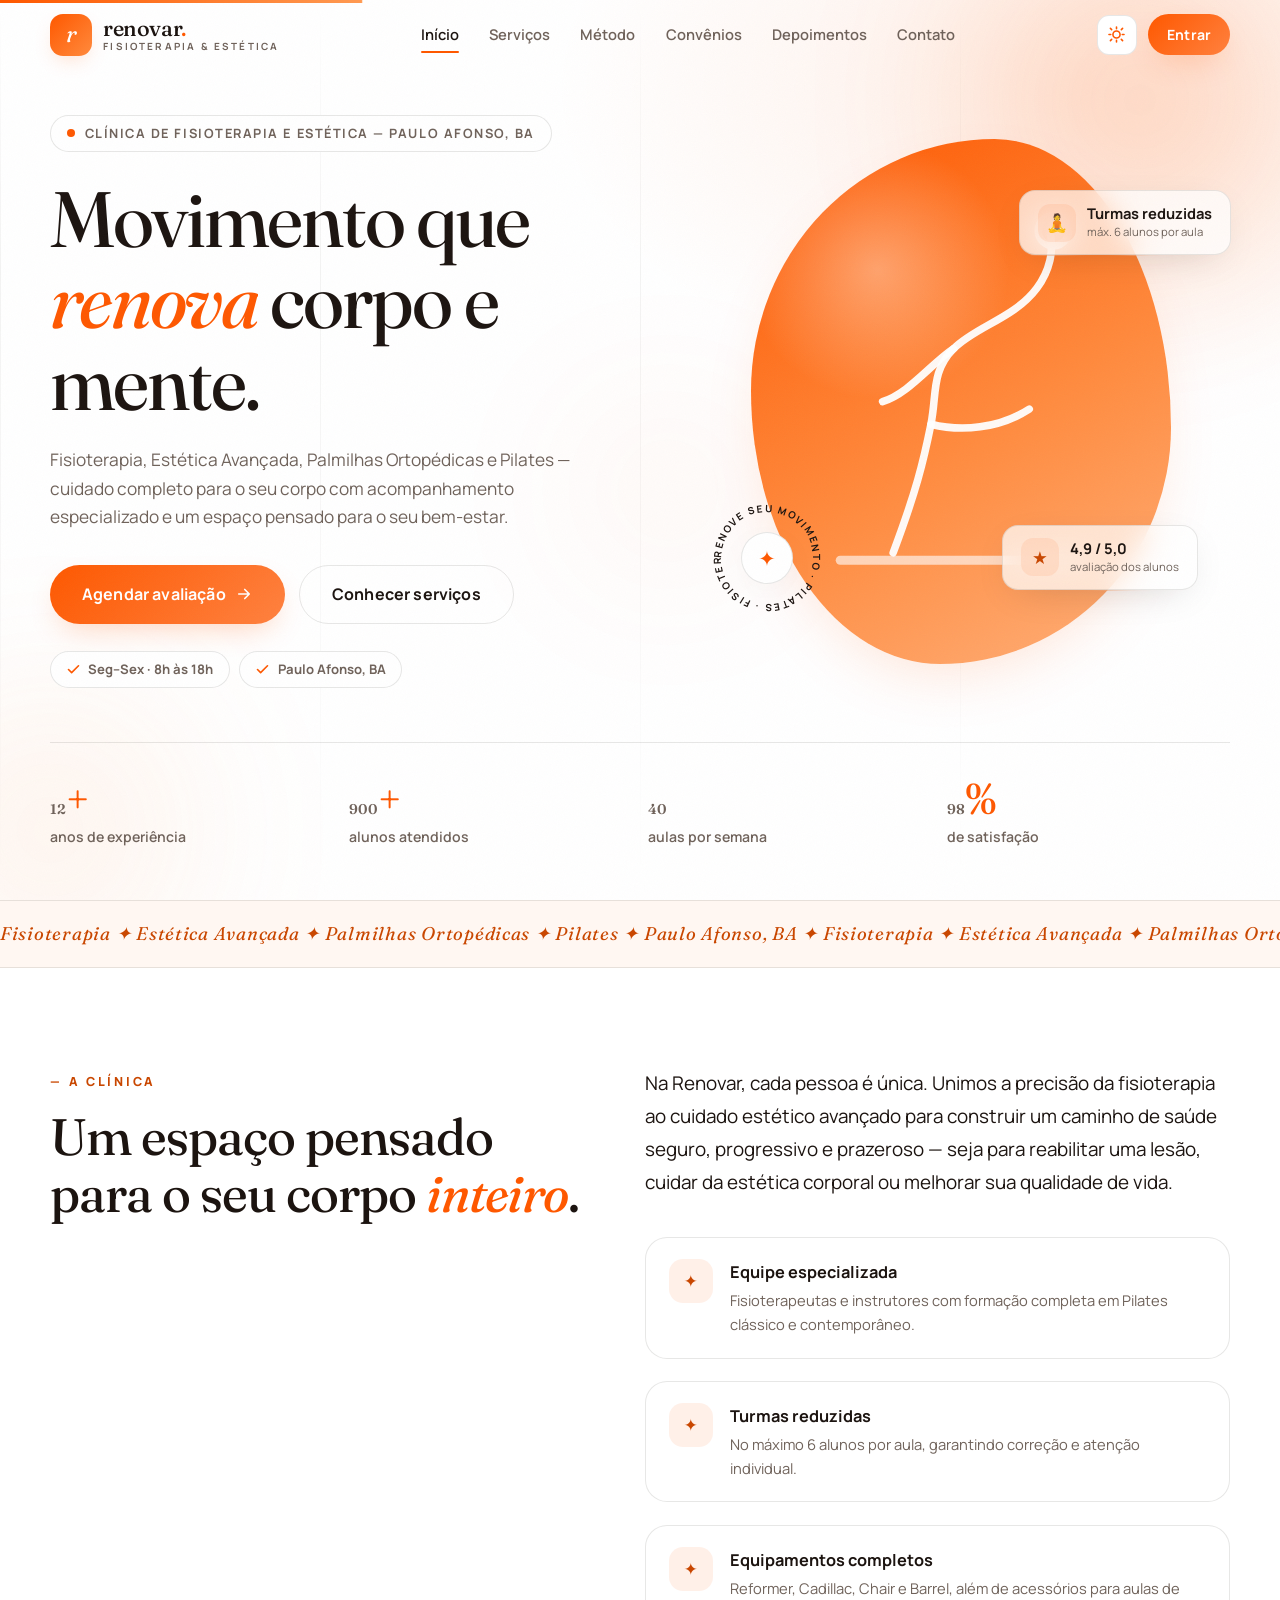
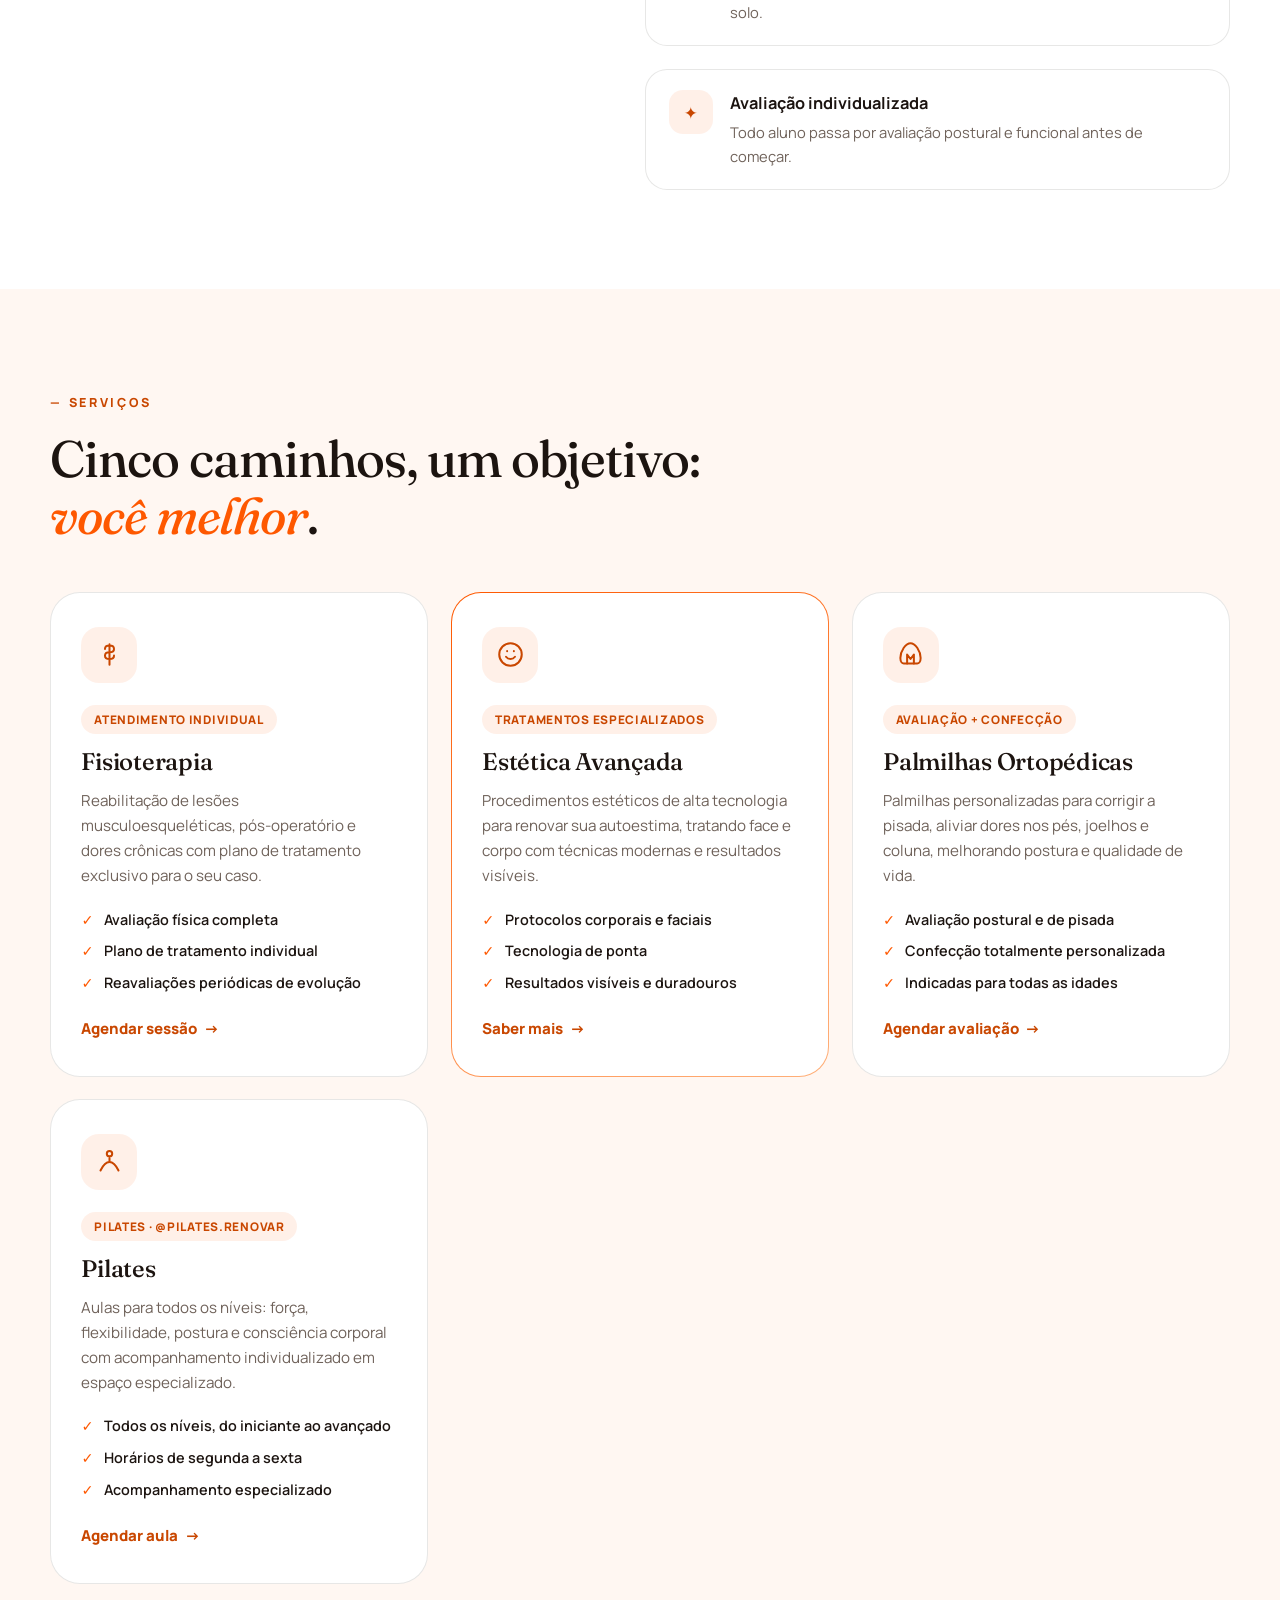
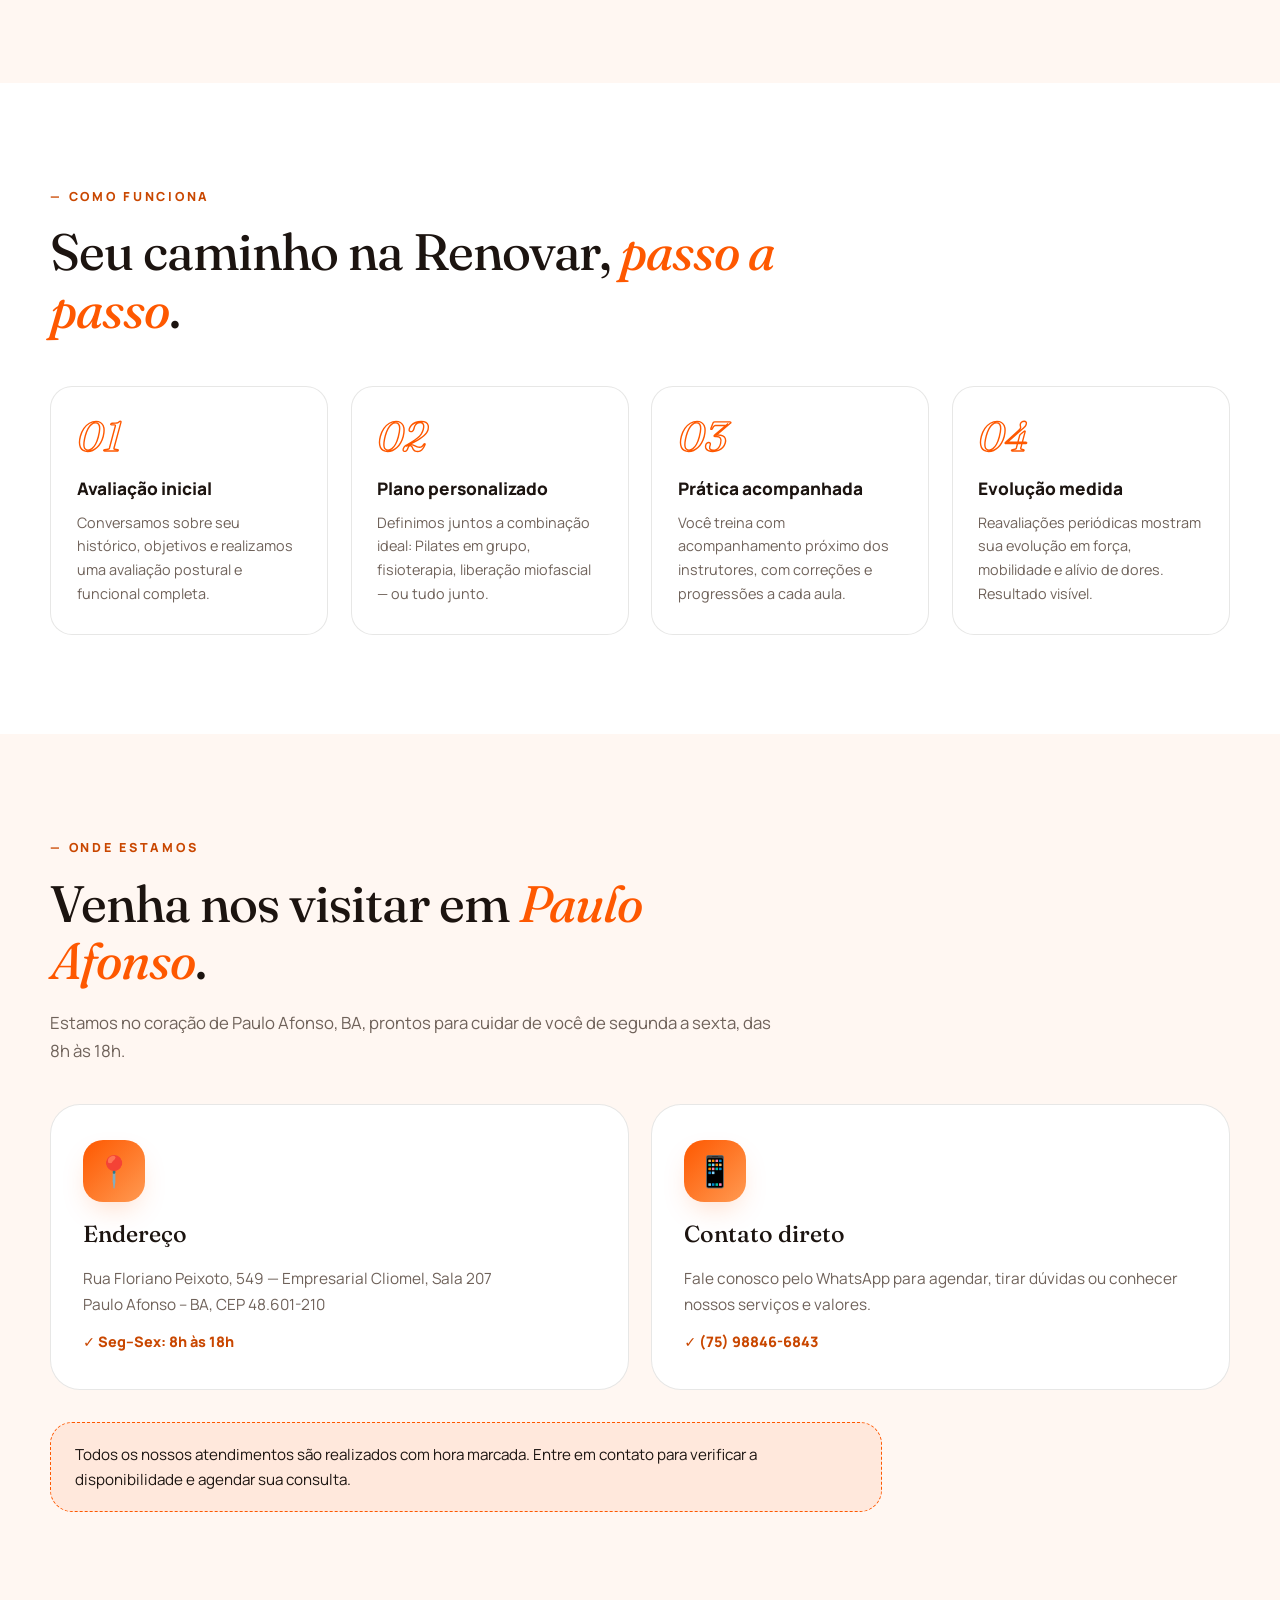
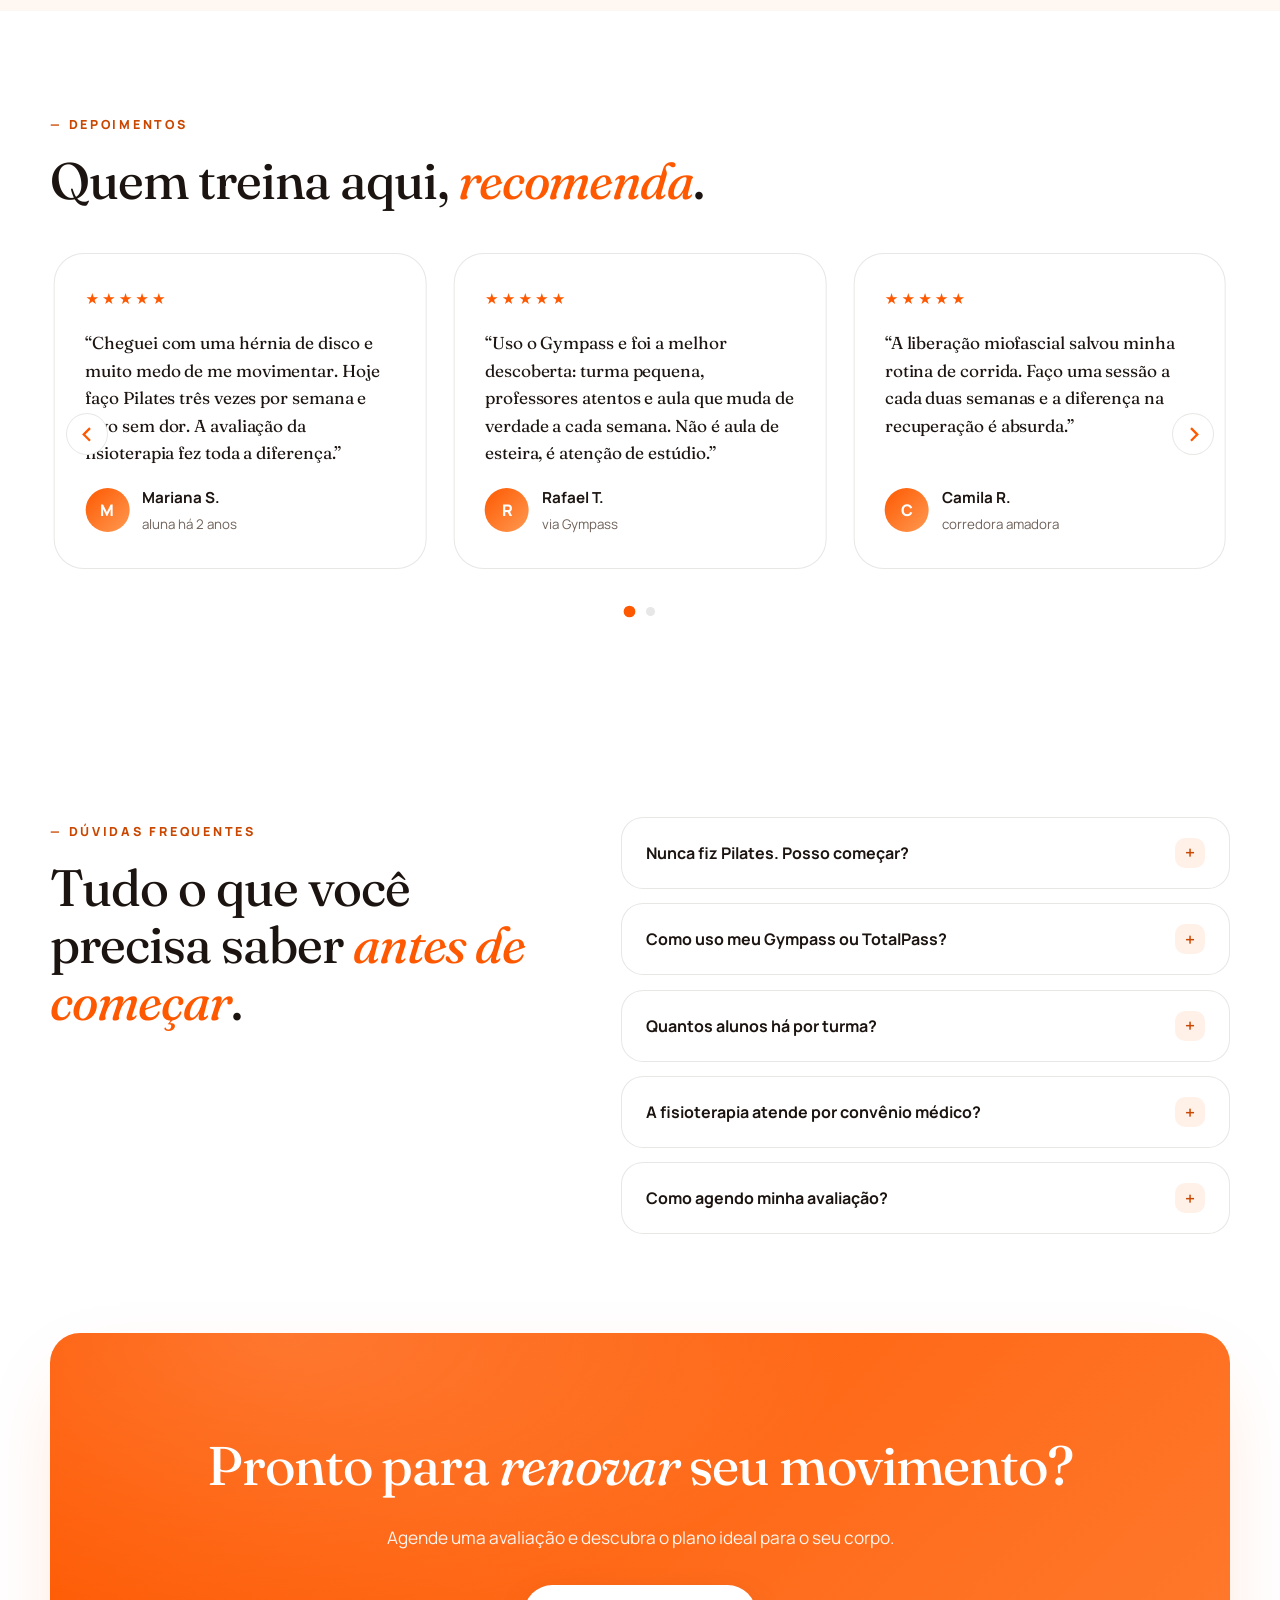
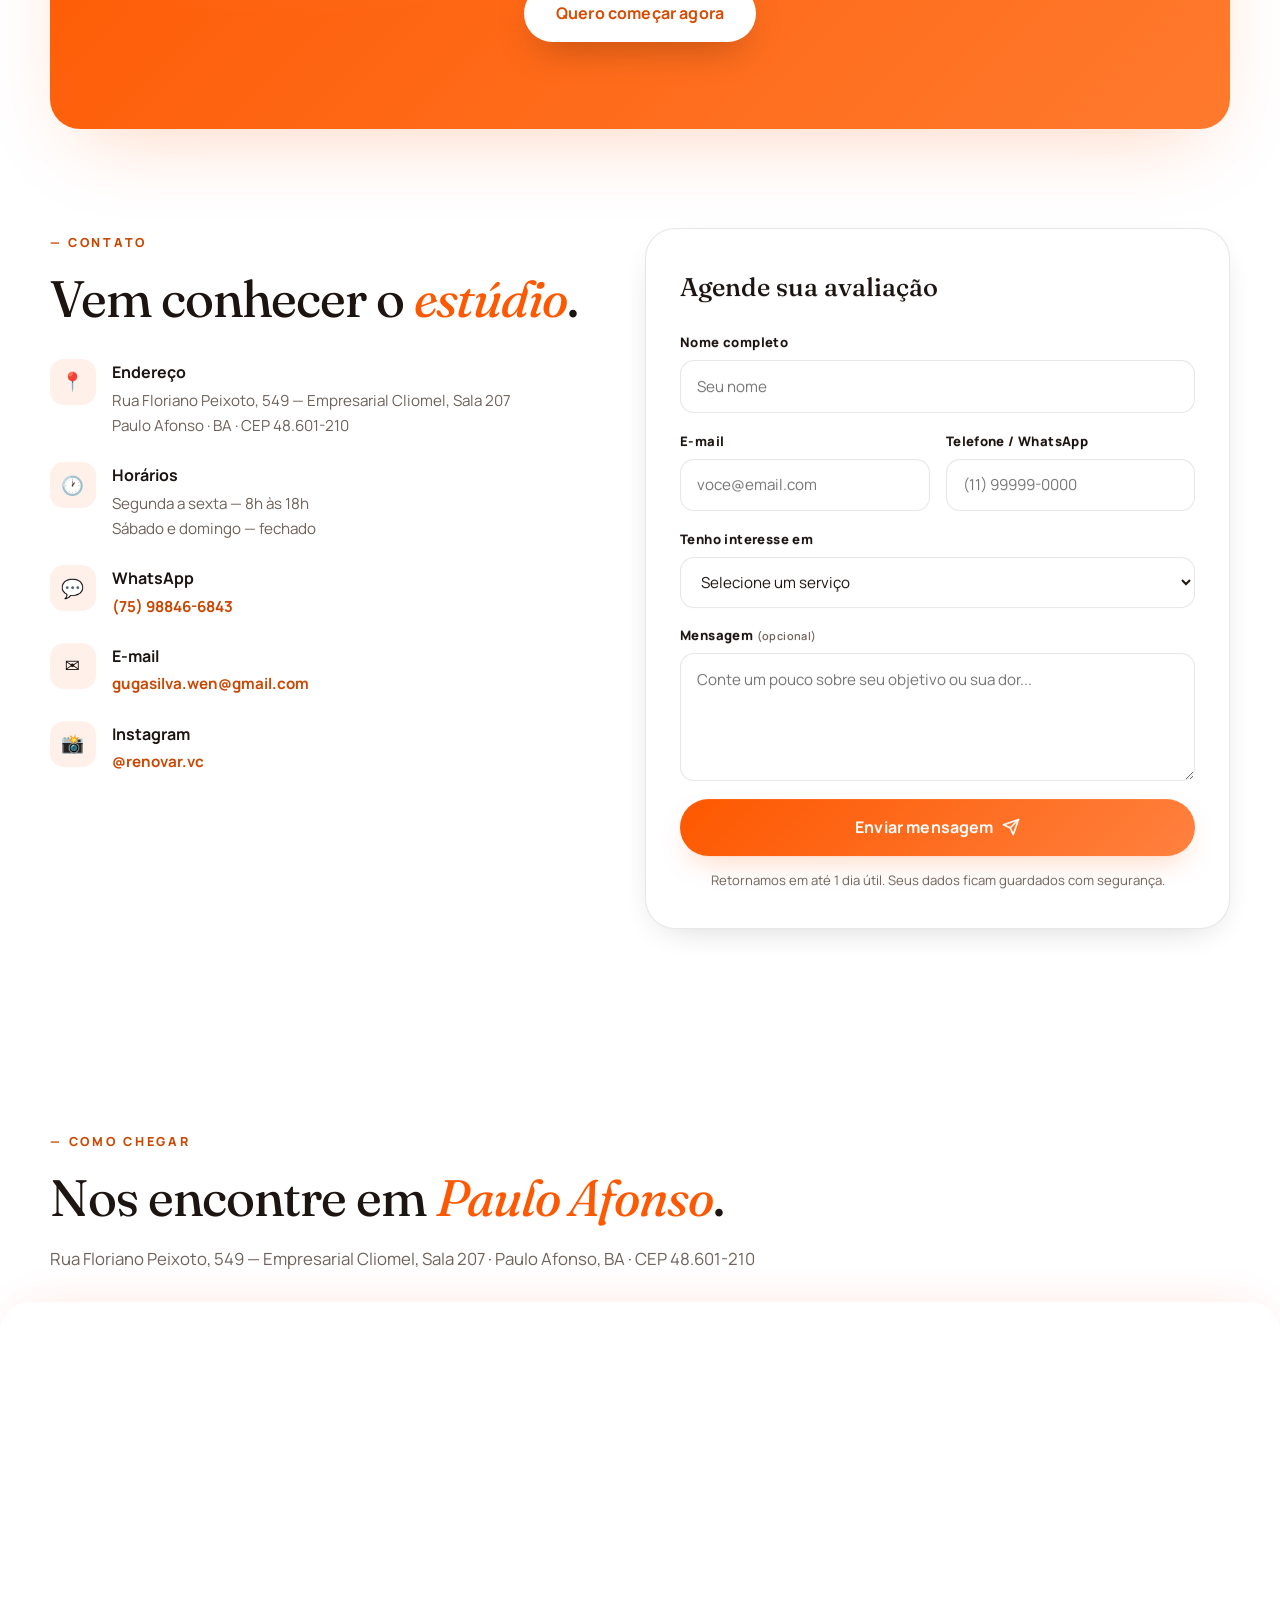
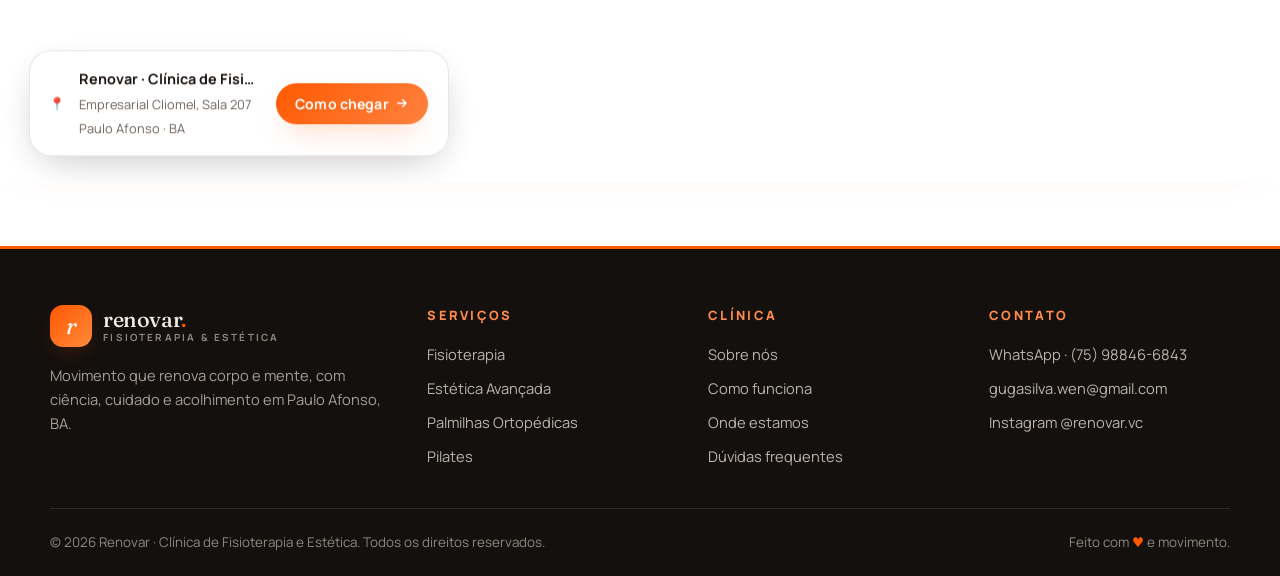
==== commit c3bd7bf6: "feat: atualiza dados reais da clinica, servicos, mapa Google Maps e agendamento por blocos de 60min " ====
--- a/index.html
+++ b/index.html
@@ -3,12 +3,12 @@
 <head>
   <meta charset="UTF-8" />
   <meta name="viewport" content="width=device-width, initial-scale=1.0" />
-  <title>Renovar · Pilates & Fisioterapia — Estúdio de alto padrão</title>
-  <meta name="description" content="Estúdio de Pilates e Fisioterapia: aulas de Pilates em grupo (Gympass e TotalPass), Fisioterapia Traumato-Ortopédica e Liberação Miofascial com atendimento individual." />
+  <title>Renovar · Clínica de Fisioterapia e Estética — Paulo Afonso, BA</title>
+  <meta name="description" content="Clínica de Fisioterapia e Estética em Paulo Afonso, BA: Estética Avançada, Palmilhas Ortopédicas, Pilates, Fisioterapia e muito mais. Rua Floriano Peixoto 549, Sala 207. (75) 98846-6843." />
   <meta name="color-scheme" content="light dark" />
   <meta name="theme-color" content="#FE5800" />
-  <meta property="og:title" content="Renovar · Pilates & Fisioterapia" />
-  <meta property="og:description" content="Movimento que renova corpo e mente. Pilates em grupo, Fisioterapia Traumato-Ortopédica e Liberação Miofascial." />
+  <meta property="og:title" content="Renovar · Clínica de Fisioterapia e Estética" />
+  <meta property="og:description" content="Movimento que renova corpo e mente. Fisioterapia, Estética Avançada, Palmilhas Ortopédicas e Pilates em Paulo Afonso, BA." />
   <meta property="og:type" content="website" />
   <link rel="icon" href="data:image/svg+xml,%3Csvg xmlns='http://www.w3.org/2000/svg' viewBox='0 0 64 64'%3E%3Crect width='64' height='64' rx='16' fill='%23FE5800'/%3E%3Ctext x='32' y='44' font-family='Georgia,serif' font-style='italic' font-size='36' fill='white' text-anchor='middle'%3Er%3C/text%3E%3C/svg%3E" />
 
@@ -55,7 +55,7 @@
         <span class="logo-mark" aria-hidden="true">r</span>
         <span class="logo-text">
           <strong>renovar<i>.</i></strong>
-          <small>pilates &amp; fisioterapia</small>
+          <small>fisioterapia &amp; estética</small>
         </span>
       </a>
 
@@ -129,7 +129,7 @@
         <div class="hero-copy">
           <p class="eyebrow" data-hero-fade>
             <span class="eyebrow-dot"></span>
-            Estúdio de Pilates &amp; Fisioterapia
+            Clínica de Fisioterapia e Estética — Paulo Afonso, BA
           </p>
 
           <h1 class="hero-title" id="hero-title">
@@ -137,9 +137,9 @@
           </h1>
 
           <p class="hero-sub" data-hero-fade>
-            Aulas de Pilates em grupo, Fisioterapia Traumato-Ortopédica e Liberação
-            Miofascial — com acompanhamento próximo, turmas reduzidas e um espaço
-            pensado para o seu bem-estar.
+            Fisioterapia, Estética Avançada, Palmilhas Ortopédicas e Pilates —
+            cuidado completo para o seu corpo com acompanhamento especializado
+            e um espaço pensado para o seu bem-estar.
           </p>
 
           <div class="hero-ctas" data-hero-fade>
@@ -153,11 +153,11 @@
           <div class="hero-badges" data-hero-fade>
             <span class="pass-pill">
               <svg viewBox="0 0 24 24" width="15" height="15" fill="none" stroke="currentColor" stroke-width="2.6" stroke-linecap="round" stroke-linejoin="round"><path d="M20 6 9 17l-5-5"/></svg>
-              Aceitamos Gympass
+              Seg–Sex · 8h às 18h
             </span>
             <span class="pass-pill">
               <svg viewBox="0 0 24 24" width="15" height="15" fill="none" stroke="currentColor" stroke-width="2.6" stroke-linecap="round" stroke-linejoin="round"><path d="M20 6 9 17l-5-5"/></svg>
-              Aceitamos TotalPass
+              Paulo Afonso, BA
             </span>
           </div>
         </div>
@@ -213,8 +213,8 @@
     <!-- ============ MARQUEE ============ -->
     <div class="marquee" aria-hidden="true">
       <div class="marquee-track">
-        <span>Pilates em grupo ✦ Fisioterapia Traumato-Ortopédica ✦ Liberação Miofascial ✦ Gympass ✦ TotalPass ✦&#160;</span>
-        <span>Pilates em grupo ✦ Fisioterapia Traumato-Ortopédica ✦ Liberação Miofascial ✦ Gympass ✦ TotalPass ✦&#160;</span>
+        <span>Fisioterapia ✦ Estética Avançada ✦ Palmilhas Ortopédicas ✦ Pilates ✦ Paulo Afonso, BA ✦&#160;</span>
+        <span>Fisioterapia ✦ Estética Avançada ✦ Palmilhas Ortopédicas ✦ Pilates ✦ Paulo Afonso, BA ✦&#160;</span>
       </div>
     </div>
 
@@ -222,17 +222,17 @@
     <section class="section about" id="sobre">
       <div class="container about-grid">
         <div class="about-sticky">
-          <p class="section-eyebrow" data-reveal>O estúdio</p>
+          <p class="section-eyebrow" data-reveal>A clínica</p>
           <h2 class="section-title" data-reveal>
             Um espaço pensado para o seu corpo <em>inteiro</em>.
           </h2>
         </div>
         <div class="about-content">
           <p class="lead" data-reveal>
-            Na Renovar, cada pessoa é única. Unimos a precisão da fisioterapia à
-            fluidez do Pilates para construir um caminho de movimento seguro,
-            progressivo e prazeroso — seja para reabilitar uma lesão, aliviar
-            tensões ou conquistar mais força e flexibilidade.
+            Na Renovar, cada pessoa é única. Unimos a precisão da fisioterapia ao
+            cuidado estético avançado para construir um caminho de saúde seguro,
+            progressivo e prazeroso — seja para reabilitar uma lesão, cuidar da
+            estética corporal ou melhorar sua qualidade de vida.
           </p>
           <ul class="feature-list">
             <li data-reveal>
@@ -260,7 +260,7 @@
     <section class="section services" id="servicos">
       <div class="container">
         <p class="section-eyebrow" data-reveal>Serviços</p>
-        <h2 class="section-title" data-reveal>Três caminhos, um objetivo: <em>você melhor</em>.</h2>
+        <h2 class="section-title" data-reveal>Cinco caminhos, um objetivo: <em>você melhor</em>.</h2>
 
         <div class="services-grid">
           <!-- Fisioterapia -->
@@ -269,7 +269,7 @@
               <svg viewBox="0 0 24 24" fill="none" stroke="currentColor" stroke-width="1.8" stroke-linecap="round" stroke-linejoin="round"><path d="M12 3v18M8 7c0-2 1.8-3 4-3s4 1 4 3-1.8 3-4 3-4 1-4 3 1.8 3 4 3 4-1 4-3"/></svg>
             </div>
             <span class="service-tag">Atendimento individual</span>
-            <h3>Fisioterapia Traumato&#8209;Ortopédica</h3>
+            <h3>Fisioterapia</h3>
             <p>
               Reabilitação de lesões musculoesqueléticas, pós-operatório e dores
               crônicas com plano de tratamento exclusivo para o seu caso.
@@ -282,46 +282,61 @@
             <a href="#contato" class="service-link">Agendar sessão <span aria-hidden="true">→</span></a>
           </article>
 
-          <!-- Liberação Miofascial -->
+          <!-- Estética Avançada -->
+          <article class="service-card service-card-featured" data-reveal>
+            <div class="service-icon" aria-hidden="true">
+              <svg viewBox="0 0 24 24" fill="none" stroke="currentColor" stroke-width="1.8" stroke-linecap="round" stroke-linejoin="round"><path d="M12 2C6.48 2 2 6.48 2 12s4.48 10 10 10 10-4.48 10-10S17.52 2 12 2Z"/><path d="M8 14s1.5 2 4 2 4-2 4-2"/><line x1="9" y1="9" x2="9.01" y2="9"/><line x1="15" y1="9" x2="15.01" y2="9"/></svg>
+            </div>
+            <span class="service-tag">Tratamentos especializados</span>
+            <h3>Estética Avançada</h3>
+            <p>
+              Procedimentos estéticos de alta tecnologia para renovar sua autoestima,
+              tratando face e corpo com técnicas modernas e resultados visíveis.
+            </p>
+            <ul>
+              <li>Protocolos corporais e faciais</li>
+              <li>Tecnologia de ponta</li>
+              <li>Resultados visíveis e duradouros</li>
+            </ul>
+            <a href="#contato" class="service-link">Saber mais <span aria-hidden="true">→</span></a>
+          </article>
+
+          <!-- Palmilhas Ortopédicas -->
           <article class="service-card" data-reveal>
             <div class="service-icon" aria-hidden="true">
-              <svg viewBox="0 0 24 24" fill="none" stroke="currentColor" stroke-width="1.8" stroke-linecap="round" stroke-linejoin="round"><path d="M6 12c2-4 4-6 6-6s4 2 6 6-4 6-6 6-4-2-6-6Z"/><path d="M2 12h4M18 12h4"/></svg>
+              <svg viewBox="0 0 24 24" fill="none" stroke="currentColor" stroke-width="1.8" stroke-linecap="round" stroke-linejoin="round"><path d="M6 20c-1 0-3-1-3-5 0-3 1-6 3-9 1.5-2 3-4 6-4s4.5 2 6 4c2 3 3 6 3 9 0 4-2 5-3 5H6Z"/><path d="M9 20v-8l3 4 3-4v8"/></svg>
             </div>
-            <span class="service-tag">Atendimento individual</span>
-            <h3>Liberação Miofascial</h3>
+            <span class="service-tag">Avaliação + confecção</span>
+            <h3>Palmilhas Ortopédicas</h3>
             <p>
-              Técnica manual que libera as tensões acumuladas na fáscia, devolvendo
-              mobilidade, aliviando dores e acelerando a recuperação muscular.
+              Palmilhas personalizadas para corrigir a pisada, aliviar dores nos
+              pés, joelhos e coluna, melhorando postura e qualidade de vida.
             </p>
             <ul>
-              <li>Alívio de tensões e dores</li>
-              <li>Melhora da mobilidade</li>
-              <li>Sessões individuais de 50 minutos</li>
+              <li>Avaliação postural e de pisada</li>
+              <li>Confecção totalmente personalizada</li>
+              <li>Indicadas para todas as idades</li>
             </ul>
-            <a href="#contato" class="service-link">Agendar sessão <span aria-hidden="true">→</span></a>
+            <a href="#contato" class="service-link">Agendar avaliação <span aria-hidden="true">→</span></a>
           </article>
 
           <!-- Pilates -->
-          <article class="service-card service-card-featured" data-reveal>
+          <article class="service-card" data-reveal>
             <div class="service-icon" aria-hidden="true">
               <svg viewBox="0 0 24 24" fill="none" stroke="currentColor" stroke-width="1.8" stroke-linecap="round" stroke-linejoin="round"><circle cx="12" cy="5" r="2.4"/><path d="M4 20c2.5-5 5-7.5 8-7.5s5.5 2.5 8 7.5M12 12.5V9"/></svg>
             </div>
-            <span class="service-tag">Aulas em grupo · até 6 alunos</span>
-            <h3>Pilates em Grupo</h3>
+            <span class="service-tag">Pilates · @pilates.renovar</span>
+            <h3>Pilates</h3>
             <p>
-              Aulas em equipamentos e solo para todos os níveis: força, flexibilidade,
-              postura e consciência corporal em turmas pequenas e acolhedoras.
+              Aulas para todos os níveis: força, flexibilidade, postura e consciência
+              corporal com acompanhamento individualizado em espaço especializado.
             </p>
             <ul>
               <li>Todos os níveis, do iniciante ao avançado</li>
-              <li>Horários flexíveis, manhã à noite</li>
-              <li>Check-in direto pelo app do seu benefício</li>
+              <li>Horários de segunda a sexta</li>
+              <li>Acompanhamento especializado</li>
             </ul>
-            <div class="service-passes">
-              <span class="pass-pill pass-pill-solid">Gympass</span>
-              <span class="pass-pill pass-pill-solid">TotalPass</span>
-            </div>
-            <a href="#contato" class="service-link">Fazer aula experimental <span aria-hidden="true">→</span></a>
+            <a href="#contato" class="service-link">Agendar aula <span aria-hidden="true">→</span></a>
           </article>
         </div>
       </div>
@@ -358,34 +373,34 @@
       </div>
     </section>
 
-    <!-- ============ CONVÊNIOS ============ -->
+    <!-- ============ LOCALIZAÇÃO ============ -->
     <section class="section passes" id="convenios">
       <div class="container">
-        <p class="section-eyebrow" data-reveal>Convênios</p>
-        <h2 class="section-title" data-reveal>Seu benefício corporativo <em>vale aqui</em>.</h2>
+        <p class="section-eyebrow" data-reveal>Onde estamos</p>
+        <h2 class="section-title" data-reveal>Venha nos visitar em <em>Paulo Afonso</em>.</h2>
         <p class="section-sub" data-reveal>
-          As aulas de Pilates em grupo podem ser realizadas com Gympass (Wellhub) ou
-          TotalPass. Basta fazer o check-in pelo aplicativo ao chegar no estúdio.
+          Estamos no coração de Paulo Afonso, BA, prontos para cuidar de você de
+          segunda a sexta, das 8h às 18h.
         </p>
 
         <div class="passes-grid">
           <div class="pass-card" data-reveal>
-            <div class="pass-logo">G</div>
-            <h3>Gympass · Wellhub</h3>
-            <p>Encontre a Renovar no app, reserve seu horário e faça o check-in na recepção. Disponível para planos intermediários e superiores.</p>
-            <span class="pass-check">✓ Pilates em grupo incluído</span>
+            <div class="pass-logo">📍</div>
+            <h3>Endereço</h3>
+            <p>Rua Floriano Peixoto, 549 — Empresarial Cliomel, Sala 207<br>Paulo Afonso – BA, CEP 48.601-210</p>
+            <span class="pass-check">✓ Seg–Sex: 8h às 18h</span>
           </div>
           <div class="pass-card" data-reveal>
-            <div class="pass-logo">T</div>
-            <h3>TotalPass</h3>
-            <p>Apresente o app com seu token de check-in ativo na chegada. Consulte no aplicativo a categoria mínima do seu plano.</p>
-            <span class="pass-check">✓ Pilates em grupo incluído</span>
+            <div class="pass-logo">📱</div>
+            <h3>Contato direto</h3>
+            <p>Fale conosco pelo WhatsApp para agendar, tirar dúvidas ou conhecer nossos serviços e valores.</p>
+            <span class="pass-check">✓ (75) 98846-6843</span>
           </div>
         </div>
 
         <p class="passes-note" data-reveal>
-          Fisioterapia Traumato-Ortopédica e Liberação Miofascial são atendimentos
-          individuais particulares — fale com a gente para conhecer valores e pacotes.
+          Todos os nossos atendimentos são realizados com hora marcada. Entre em
+          contato para verificar a disponibilidade e agendar sua consulta.
         </p>
       </div>
     </section>
@@ -493,19 +508,23 @@
           <ul class="contact-list">
             <li data-reveal>
               <span class="contact-icon">📍</span>
-              <div><strong>Endereço</strong><p>Rua do Movimento, 128 — Jardim Paulista<br/>São Paulo · SP</p></div>
+              <div><strong>Endereço</strong><p>Rua Floriano Peixoto, 549 — Empresarial Cliomel, Sala 207<br/>Paulo Afonso · BA · CEP 48.601-210</p></div>
             </li>
             <li data-reveal>
               <span class="contact-icon">🕐</span>
-              <div><strong>Horários</strong><p>Seg. a sex. — 6h às 21h<br/>Sábado — 8h às 12h</p></div>
+              <div><strong>Horários</strong><p>Segunda a sexta — 8h às 18h<br/>Sábado e domingo — fechado</p></div>
             </li>
             <li data-reveal>
               <span class="contact-icon">💬</span>
-              <div><strong>WhatsApp</strong><p><a href="https://wa.me/5511999990000" target="_blank" rel="noopener">(11) 99999-0000</a></p></div>
+              <div><strong>WhatsApp</strong><p><a href="https://wa.me/5575988466843" target="_blank" rel="noopener">(75) 98846-6843</a></p></div>
             </li>
             <li data-reveal>
               <span class="contact-icon">✉️</span>
-              <div><strong>E-mail</strong><p><a href="mailto:contato@renovarpilates.com.br">contato@renovarpilates.com.br</a></p></div>
+              <div><strong>E-mail</strong><p><a href="mailto:gugasilva.wen@gmail.com">gugasilva.wen@gmail.com</a></p></div>
+            </li>
+            <li data-reveal>
+              <span class="contact-icon">📸</span>
+              <div><strong>Instagram</strong><p><a href="https://www.instagram.com/renovar.vc/" target="_blank" rel="noopener">@renovar.vc</a></p></div>
             </li>
           </ul>
         </div>
@@ -530,11 +549,11 @@
             <label for="contact-interest">Tenho interesse em</label>
             <select id="contact-interest" name="interest" required>
               <option value="" disabled selected>Selecione um serviço</option>
-              <option value="pilates">Pilates em grupo</option>
-              <option value="pilates-gympass">Pilates em grupo — via Gympass</option>
-              <option value="pilates-totalpass">Pilates em grupo — via TotalPass</option>
-              <option value="fisioterapia">Fisioterapia Traumato-Ortopédica</option>
-              <option value="miofascial">Liberação Miofascial</option>
+              <option value="fisioterapia">Fisioterapia</option>
+              <option value="estetica">Estética Avançada</option>
+              <option value="palmilhas">Palmilhas Ortopédicas</option>
+              <option value="pilates">Pilates</option>
+              <option value="avaliacao">Avaliação geral</option>
             </select>
           </div>
           <div class="field">
@@ -549,6 +568,47 @@
         </form>
       </div>
     </section>
+
+    <!-- ============ MAPA ============ -->
+    <section class="section map-section" id="mapa" aria-label="Localização no mapa">
+      <div class="container" data-reveal>
+        <p class="section-eyebrow">Como chegar</p>
+        <h2 class="section-title">Nos encontre em <em>Paulo Afonso</em>.</h2>
+        <p class="section-sub" style="margin-bottom:1.8rem">
+          Rua Floriano Peixoto, 549 — Empresarial Cliomel, Sala 207 · Paulo Afonso, BA · CEP 48.601-210
+        </p>
+      </div>
+      <div class="map-wrapper" data-reveal>
+        <iframe
+          id="mapa-google"
+          title="Localização da Renovar Clínica — Paulo Afonso, BA"
+          src="https://www.google.com/maps/embed?pb=!1m18!1m12!1m3!1d3889.123456789!2d-38.2133!3d-9.4008!2m3!1f0!2f0!3f0!3m2!1i1024!2i768!4f13.1!3m3!1m2!1s0x0%3A0x0!2sRua+Floriano+Peixoto%2C+549%2C+Paulo+Afonso%2C+BA%2C+48601-210!5e0!3m2!1spt-BR!2sbr!4v1720000000000!5m2!1spt-BR!2sbr"
+          width="100%"
+          height="420"
+          style="border:0;"
+          allowfullscreen=""
+          loading="lazy"
+          referrerpolicy="no-referrer-when-downgrade">
+        </iframe>
+        <div class="map-overlay-card" aria-hidden="true">
+          <span class="map-pin-icon">📍</span>
+          <div>
+            <strong>Renovar · Clínica de Fisioterapia e Estética</strong>
+            <span>Empresarial Cliomel, Sala 207</span>
+            <span>Paulo Afonso · BA</span>
+          </div>
+          <a
+            href="https://www.google.com/maps/search/Rua+Floriano+Peixoto+549+Empresarial+Cliomel+Paulo+Afonso+BA"
+            target="_blank"
+            rel="noopener"
+            class="btn btn-primary btn-sm map-directions-btn"
+          >
+            Como chegar
+            <svg viewBox="0 0 24 24" width="14" height="14" fill="none" stroke="currentColor" stroke-width="2.4" stroke-linecap="round" stroke-linejoin="round"><path d="M5 12h14M13 6l6 6-6 6"/></svg>
+          </a>
+        </div>
+      </div>
+    </section>
   </main>
 
   <!-- ============ FOOTER ============ -->
@@ -557,32 +617,33 @@
       <div class="footer-brand">
         <a href="#inicio" class="logo">
           <span class="logo-mark" aria-hidden="true">r</span>
-          <span class="logo-text"><strong>renovar<i>.</i></strong><small>pilates &amp; fisioterapia</small></span>
+          <span class="logo-text"><strong>renovar<i>.</i></strong><small>fisioterapia &amp; estética</small></span>
         </a>
-        <p>Movimento que renova corpo e mente, com ciência, cuidado e acolhimento.</p>
+        <p>Movimento que renova corpo e mente, com ciência, cuidado e acolhimento em Paulo Afonso, BA.</p>
       </div>
       <div class="footer-col">
         <h4>Serviços</h4>
-        <a href="#servicos">Pilates em grupo</a>
-        <a href="#servicos">Fisioterapia Traumato-Ortopédica</a>
-        <a href="#servicos">Liberação Miofascial</a>
+        <a href="#servicos">Fisioterapia</a>
+        <a href="#servicos">Estética Avançada</a>
+        <a href="#servicos">Palmilhas Ortopédicas</a>
+        <a href="#servicos">Pilates</a>
       </div>
       <div class="footer-col">
-        <h4>Estúdio</h4>
+        <h4>Clínica</h4>
         <a href="#sobre">Sobre nós</a>
         <a href="#metodo">Como funciona</a>
-        <a href="#convenios">Gympass &amp; TotalPass</a>
+        <a href="#convenios">Onde estamos</a>
         <a href="#faq">Dúvidas frequentes</a>
       </div>
       <div class="footer-col">
         <h4>Contato</h4>
-        <a href="https://wa.me/5511999990000" target="_blank" rel="noopener">WhatsApp</a>
-        <a href="mailto:contato@renovarpilates.com.br">E-mail</a>
-        <a href="https://instagram.com" target="_blank" rel="noopener">Instagram</a>
+        <a href="https://wa.me/5575988466843" target="_blank" rel="noopener">WhatsApp · (75) 98846-6843</a>
+        <a href="mailto:gugasilva.wen@gmail.com">gugasilva.wen@gmail.com</a>
+        <a href="https://www.instagram.com/renovar.vc/" target="_blank" rel="noopener">Instagram @renovar.vc</a>
       </div>
     </div>
     <div class="container footer-bottom">
-      <p>© <span id="year">2026</span> Renovar Pilates &amp; Fisioterapia. Todos os direitos reservados.</p>
+      <p>© <span id="year">2026</span> Renovar · Clínica de Fisioterapia e Estética. Todos os direitos reservados.</p>
       <p class="footer-love">Feito com <span aria-hidden="true">♥</span> e movimento.</p>
     </div>
   </footer>
--- a/css/style.css
+++ b/css/style.css
@@ -2082,3 +2082,120 @@
     padding: 2rem 1.5rem 1.8rem;
   }
 }
+
+/* ============================================================
+   Mapa Google
+   ============================================================ */
+.map-section {
+  padding-bottom: 0;
+}
+
+.map-wrapper {
+  position: relative;
+  width: 100%;
+  border-radius: var(--radius-lg) var(--radius-lg) 0 0;
+  overflow: hidden;
+  box-shadow: 0 -8px 60px -20px rgba(254, 88, 0, 0.18);
+}
+
+.map-wrapper iframe {
+  display: block;
+  width: 100%;
+  height: 480px;
+  border: 0;
+  filter: grayscale(8%) contrast(1.02);
+  transition: filter 0.4s ease;
+}
+
+.map-wrapper:hover iframe {
+  filter: grayscale(0%) contrast(1.04);
+}
+
+/* Card flutuante sobre o mapa */
+.map-overlay-card {
+  position: absolute;
+  bottom: 1.6rem;
+  left: 1.8rem;
+  display: flex;
+  align-items: center;
+  gap: 0.9rem;
+  background: var(--surface);
+  border: 1px solid var(--line);
+  border-radius: var(--radius);
+  padding: 1rem 1.2rem;
+  box-shadow: 0 12px 40px -12px rgba(28, 20, 16, 0.28);
+  max-width: 420px;
+  backdrop-filter: blur(12px);
+  -webkit-backdrop-filter: blur(12px);
+  transition: transform 0.3s ease, box-shadow 0.3s ease;
+  z-index: 10;
+}
+
+.map-overlay-card:hover {
+  transform: translateY(-3px);
+  box-shadow: 0 20px 50px -14px rgba(28, 20, 16, 0.34);
+}
+
+.map-pin-icon {
+  font-size: 1.8rem;
+  flex-shrink: 0;
+  animation: pin-bounce 2.4s ease-in-out infinite;
+}
+
+@keyframes pin-bounce {
+  0%, 100% { transform: translateY(0); }
+  50%       { transform: translateY(-5px); }
+}
+
+.map-overlay-card > div {
+  display: flex;
+  flex-direction: column;
+  gap: 0.18rem;
+  min-width: 0;
+  flex: 1;
+}
+
+.map-overlay-card strong {
+  font-size: 0.9rem;
+  color: var(--text);
+  white-space: nowrap;
+  overflow: hidden;
+  text-overflow: ellipsis;
+}
+
+.map-overlay-card span {
+  font-size: 0.8rem;
+  color: var(--text-soft);
+}
+
+.map-directions-btn {
+  flex-shrink: 0;
+  display: inline-flex;
+  align-items: center;
+  gap: 0.4rem;
+  white-space: nowrap;
+}
+
+@media (max-width: 680px) {
+  .map-wrapper iframe {
+    height: 320px;
+  }
+
+  .map-overlay-card {
+    left: 0.8rem;
+    right: 0.8rem;
+    bottom: 0.8rem;
+    max-width: none;
+    flex-wrap: wrap;
+    gap: 0.6rem;
+  }
+
+  .map-overlay-card strong {
+    white-space: normal;
+  }
+
+  .map-directions-btn {
+    width: 100%;
+    justify-content: center;
+  }
+}
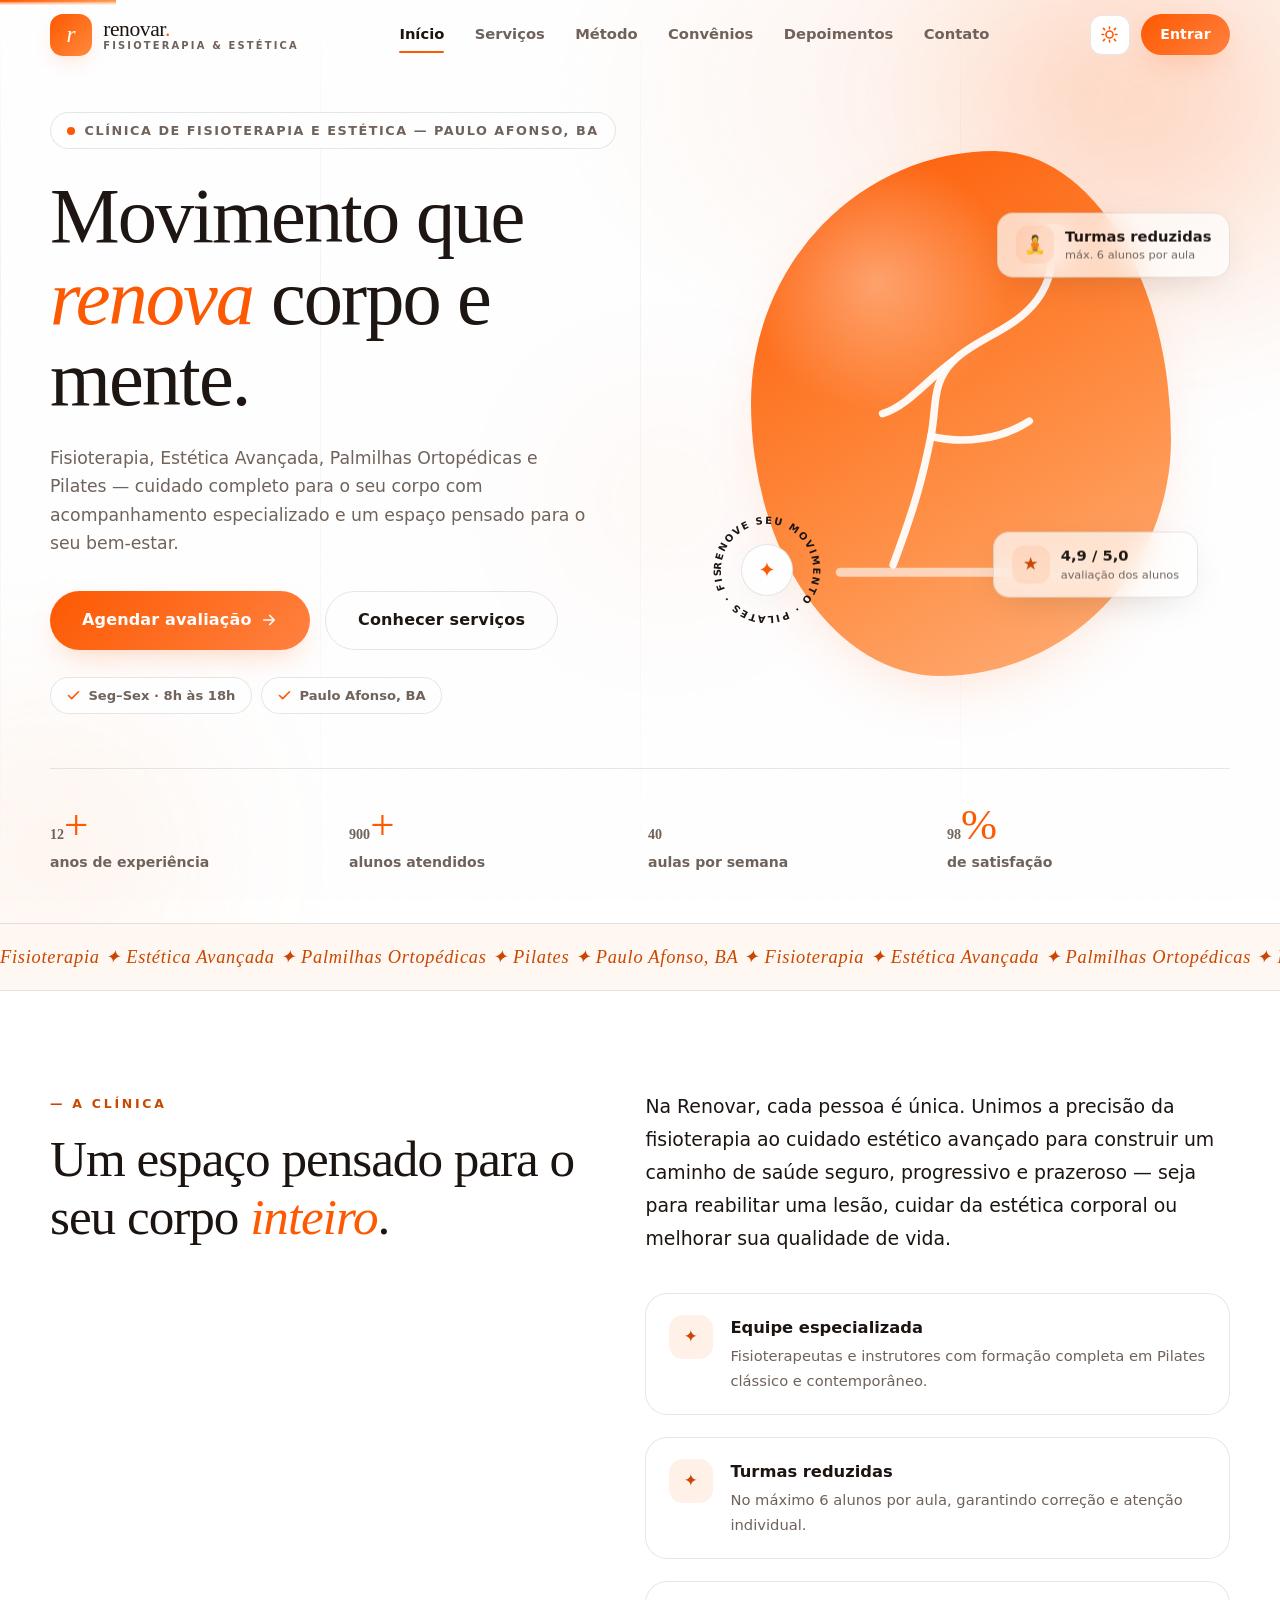
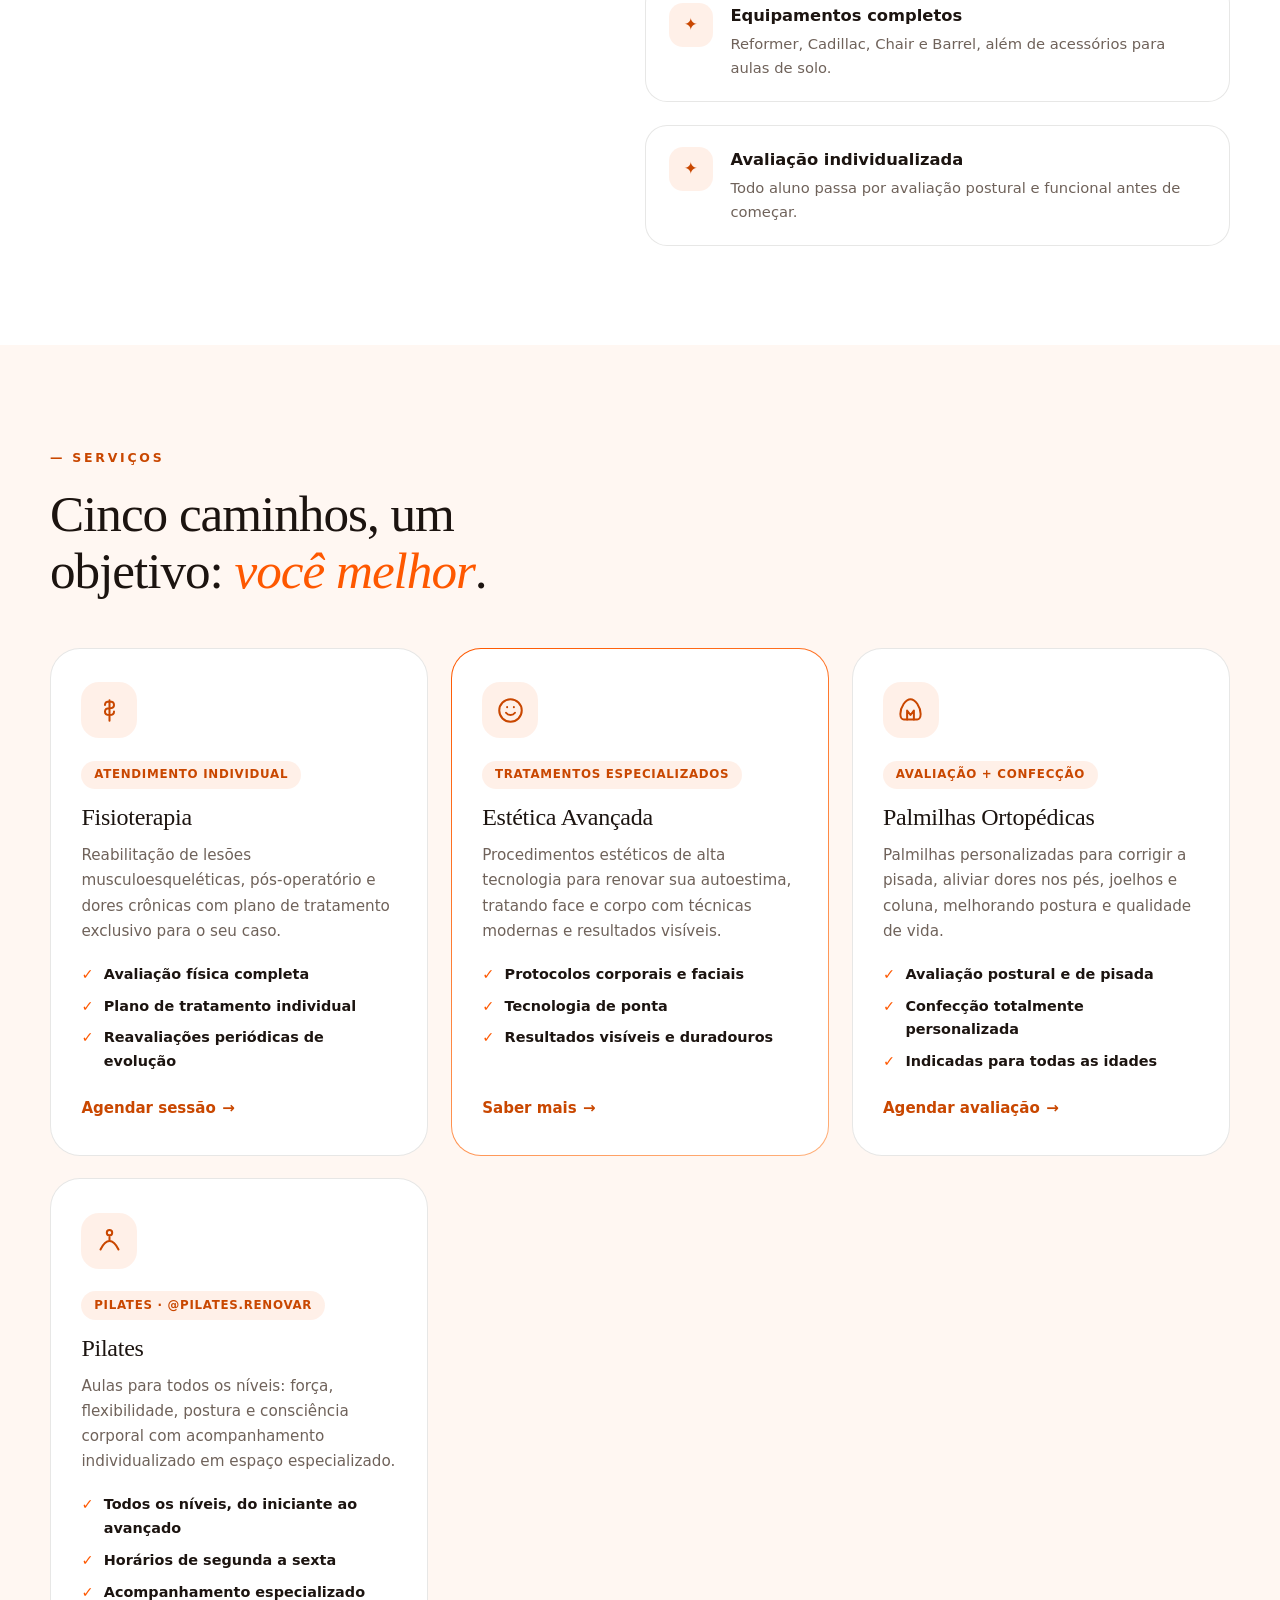
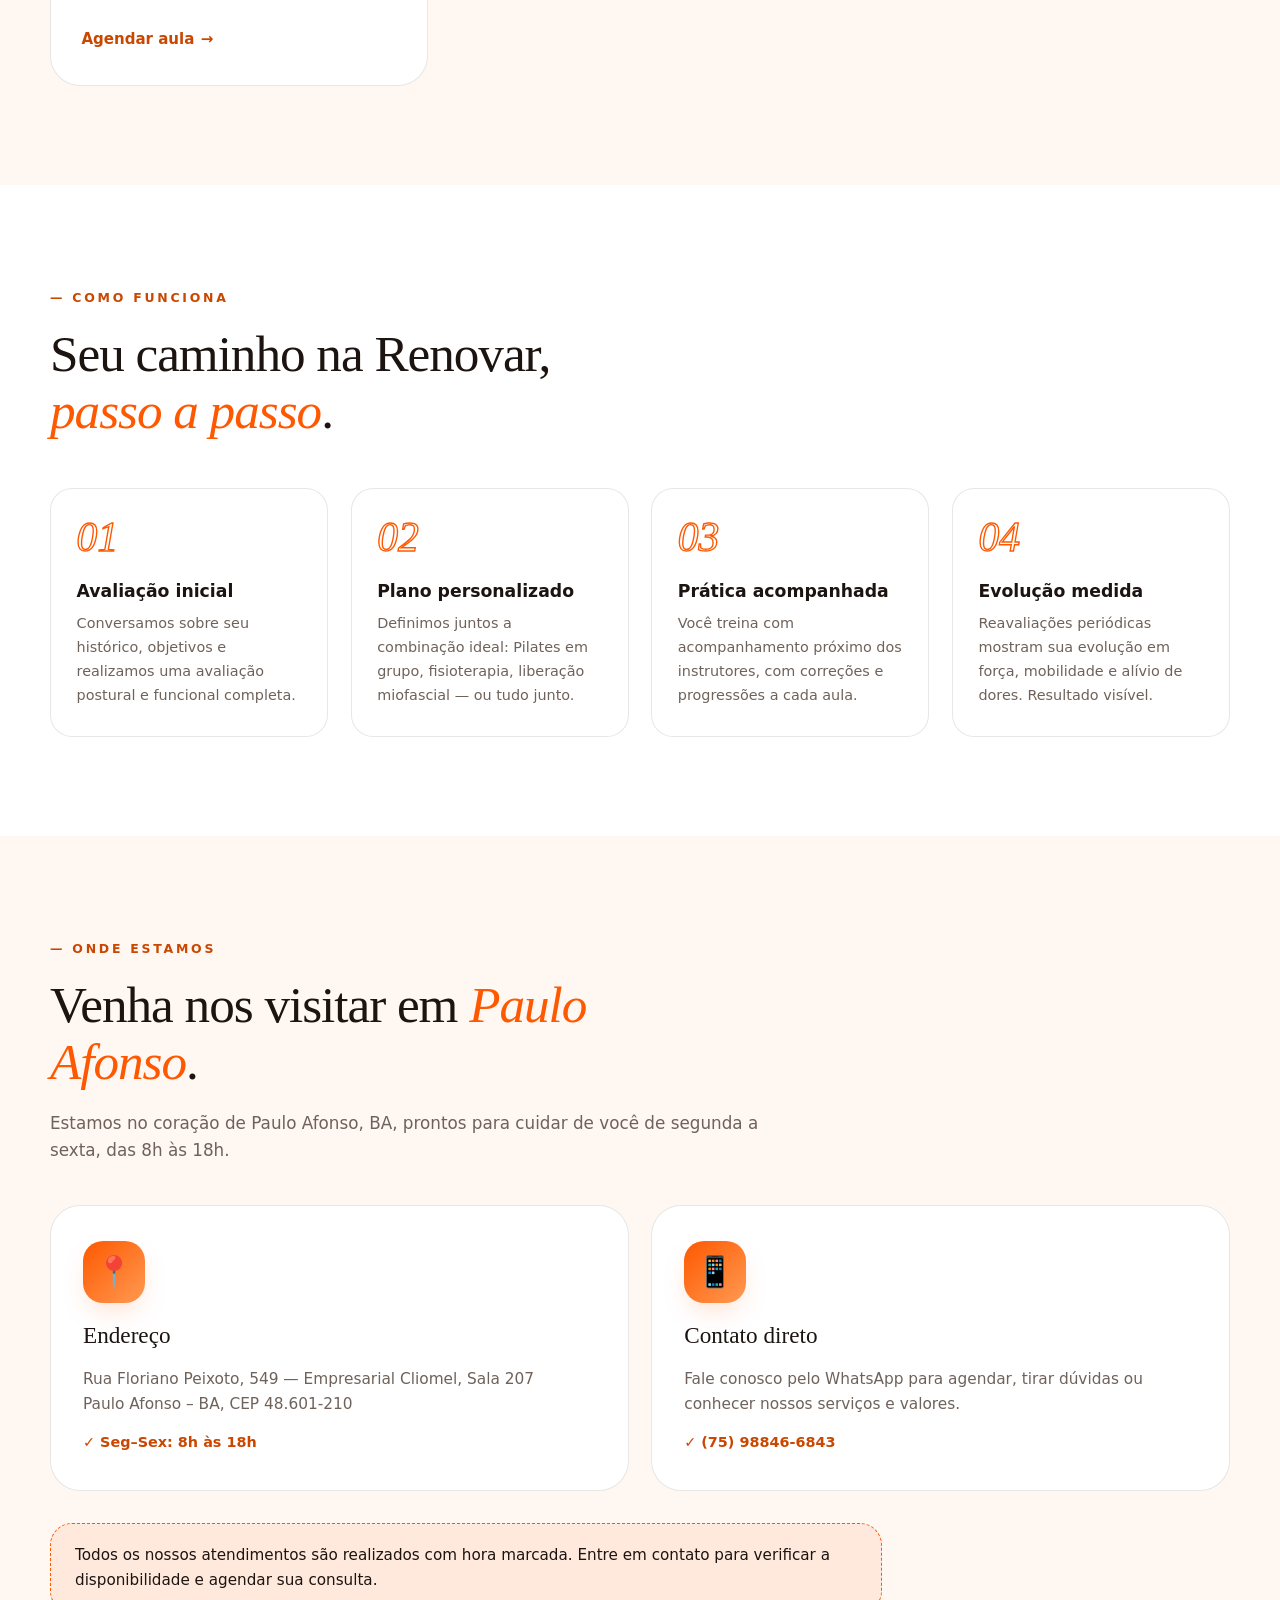
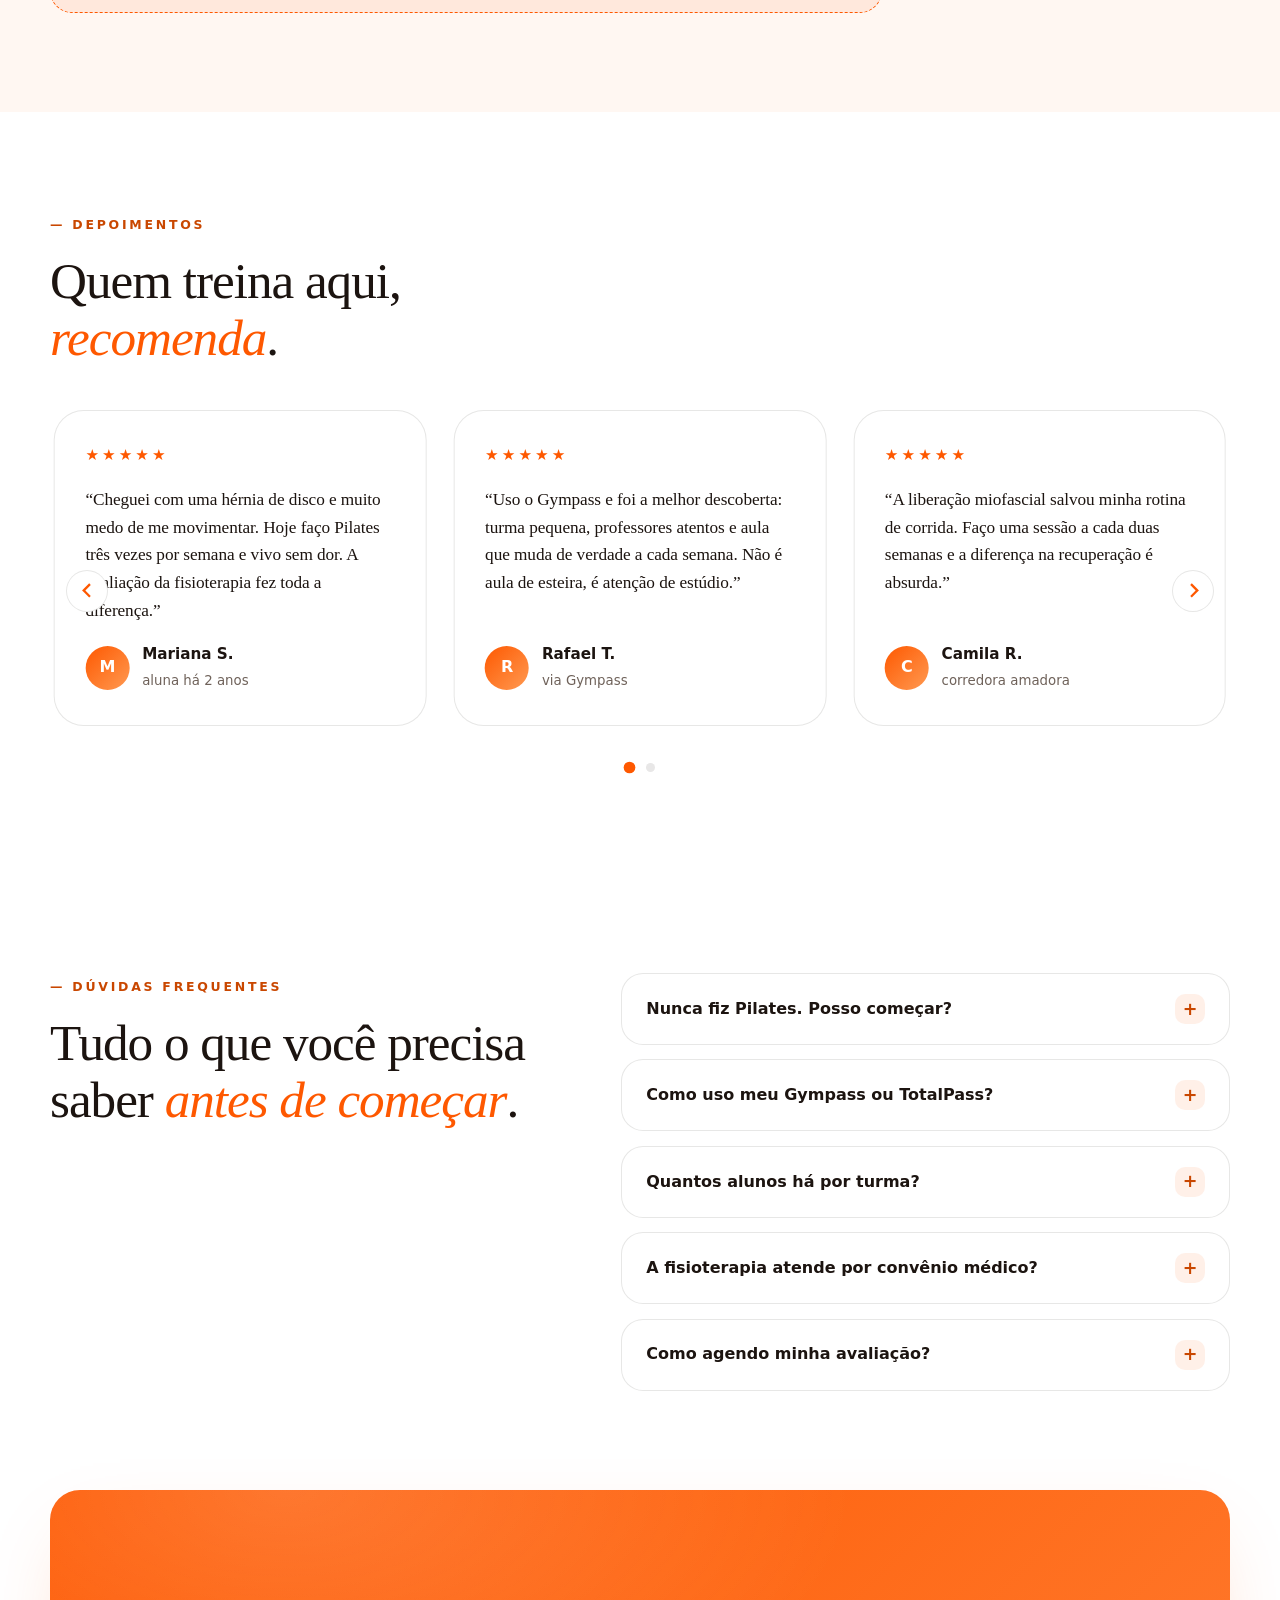
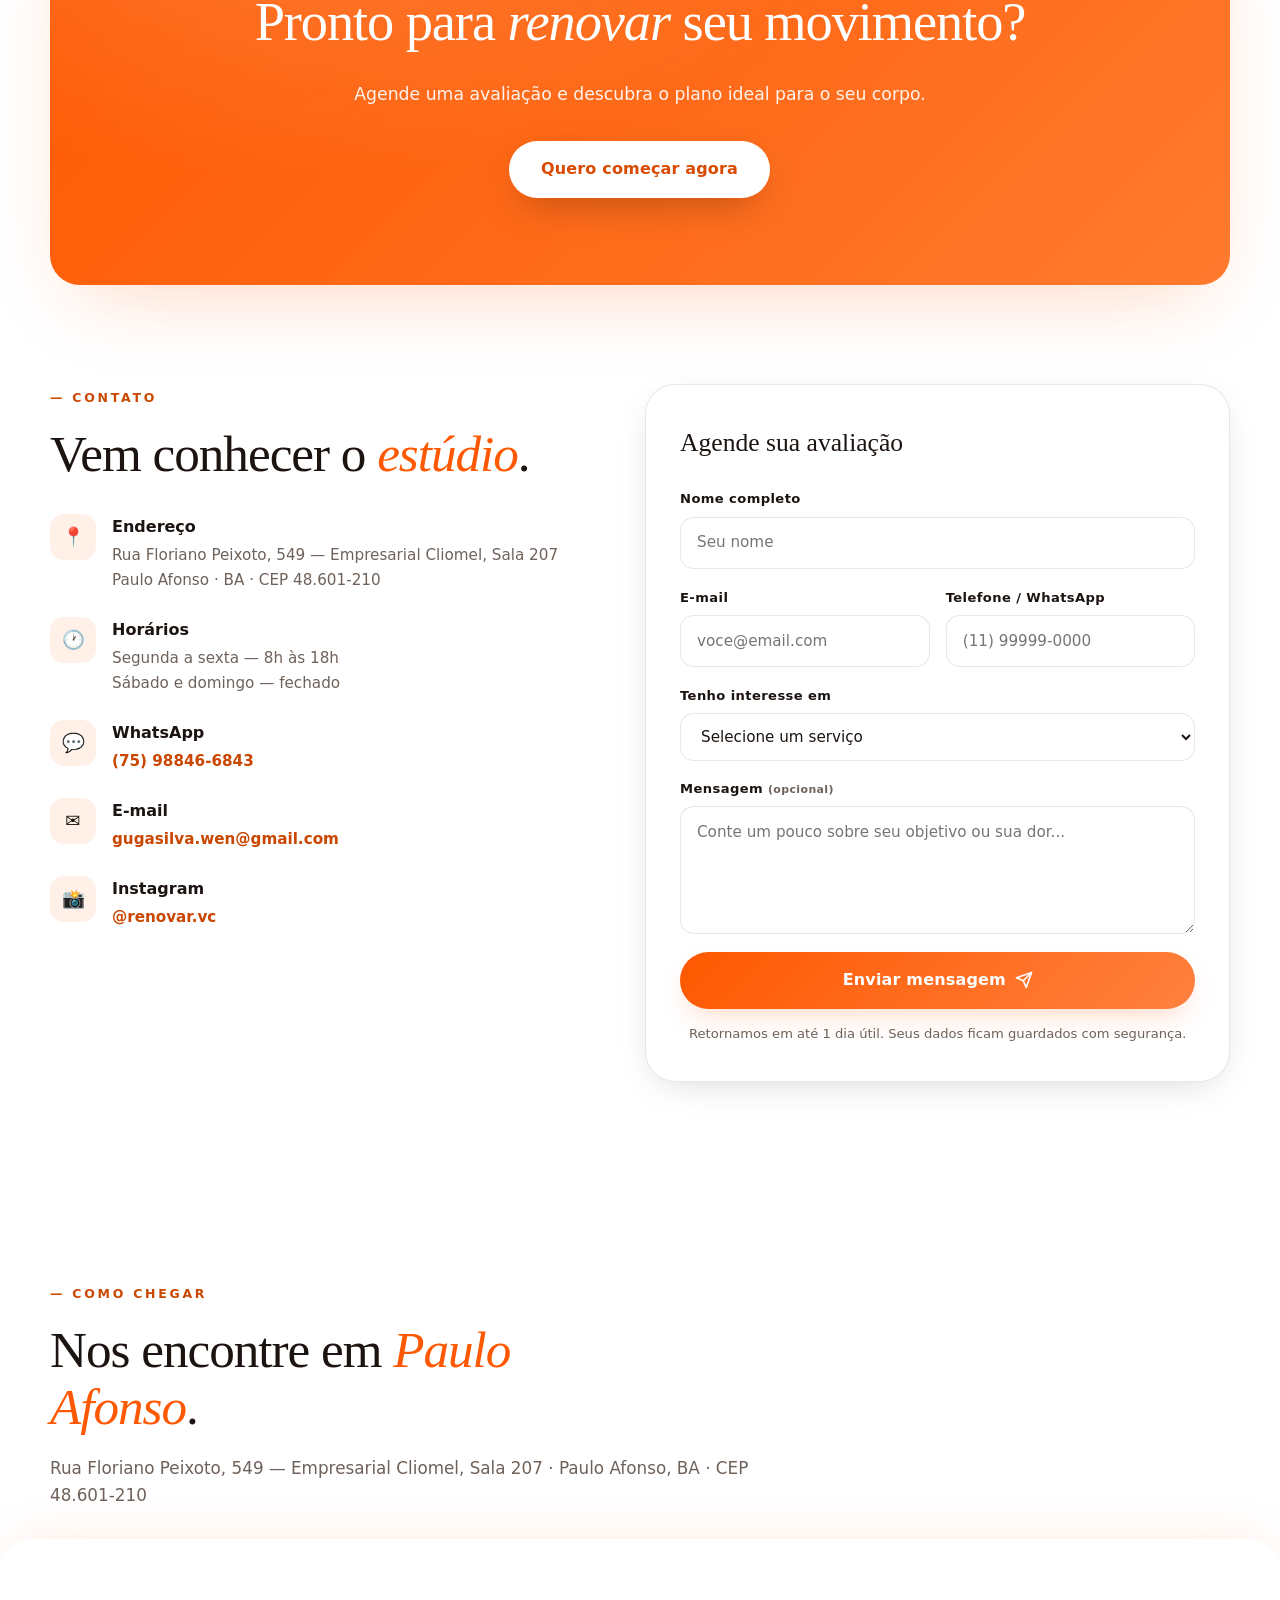
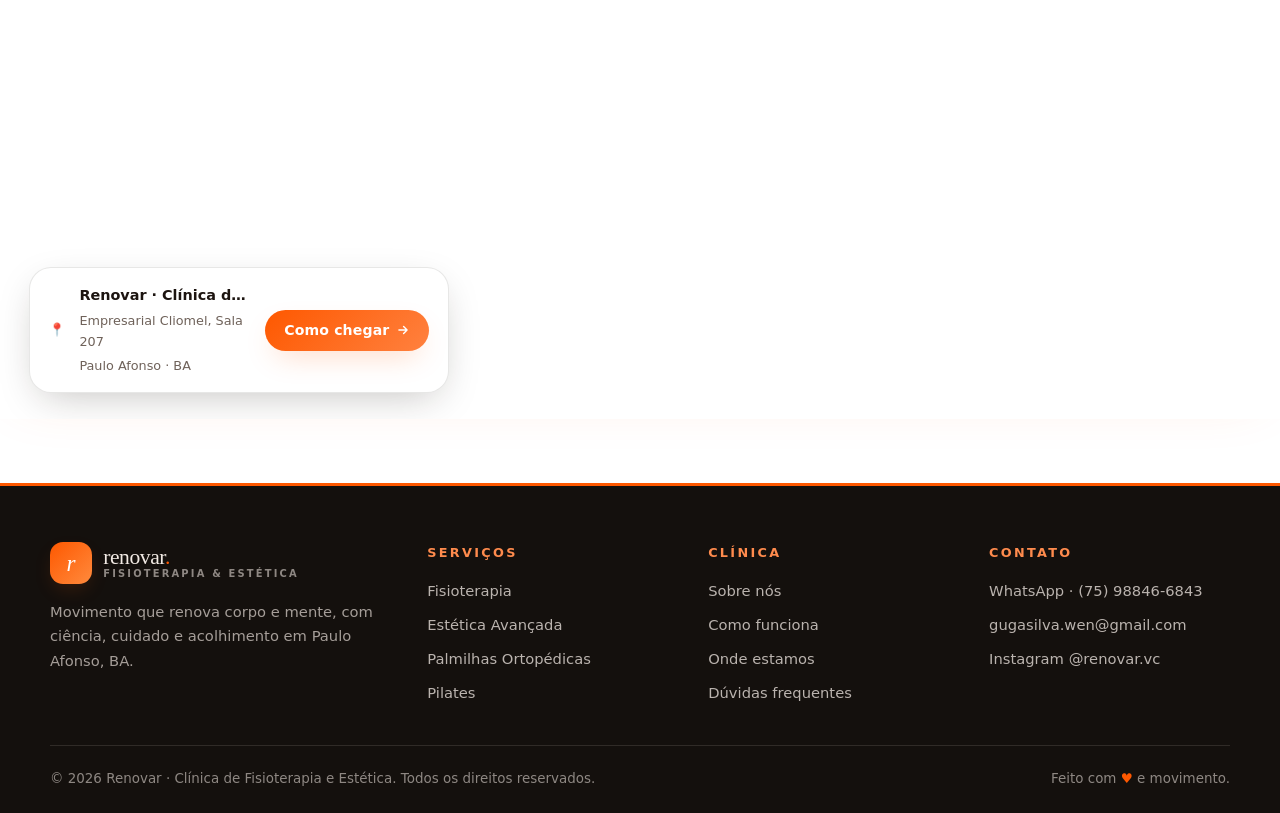
==== commit a384e828: "fix(seguranca): corrige constraints de servicos, adiciona CSP e remove NPS ficticio - Constraints de" ====
--- a/index.html
+++ b/index.html
@@ -3,6 +3,8 @@
 <head>
   <meta charset="UTF-8" />
   <meta name="viewport" content="width=device-width, initial-scale=1.0" />
+  <!-- Política de segurança de conteúdo: restringe origens e bloqueia enquadramento (anti-clickjacking) -->
+  <meta http-equiv="Content-Security-Policy" content="default-src 'self'; script-src 'self' 'unsafe-inline'; style-src 'self' 'unsafe-inline' https://fonts.googleapis.com; font-src https://fonts.gstatic.com; img-src 'self' data: https:; connect-src 'self' https://*.supabase.co wss://*.supabase.co; frame-src https://www.google.com; frame-ancestors 'none'; base-uri 'self'; form-action 'self'" />
   <title>Renovar · Clínica de Fisioterapia e Estética — Paulo Afonso, BA</title>
   <meta name="description" content="Clínica de Fisioterapia e Estética em Paulo Afonso, BA: Estética Avançada, Palmilhas Ortopédicas, Pilates, Fisioterapia e muito mais. Rua Floriano Peixoto 549, Sala 207. (75) 98846-6843." />
   <meta name="color-scheme" content="light dark" />
